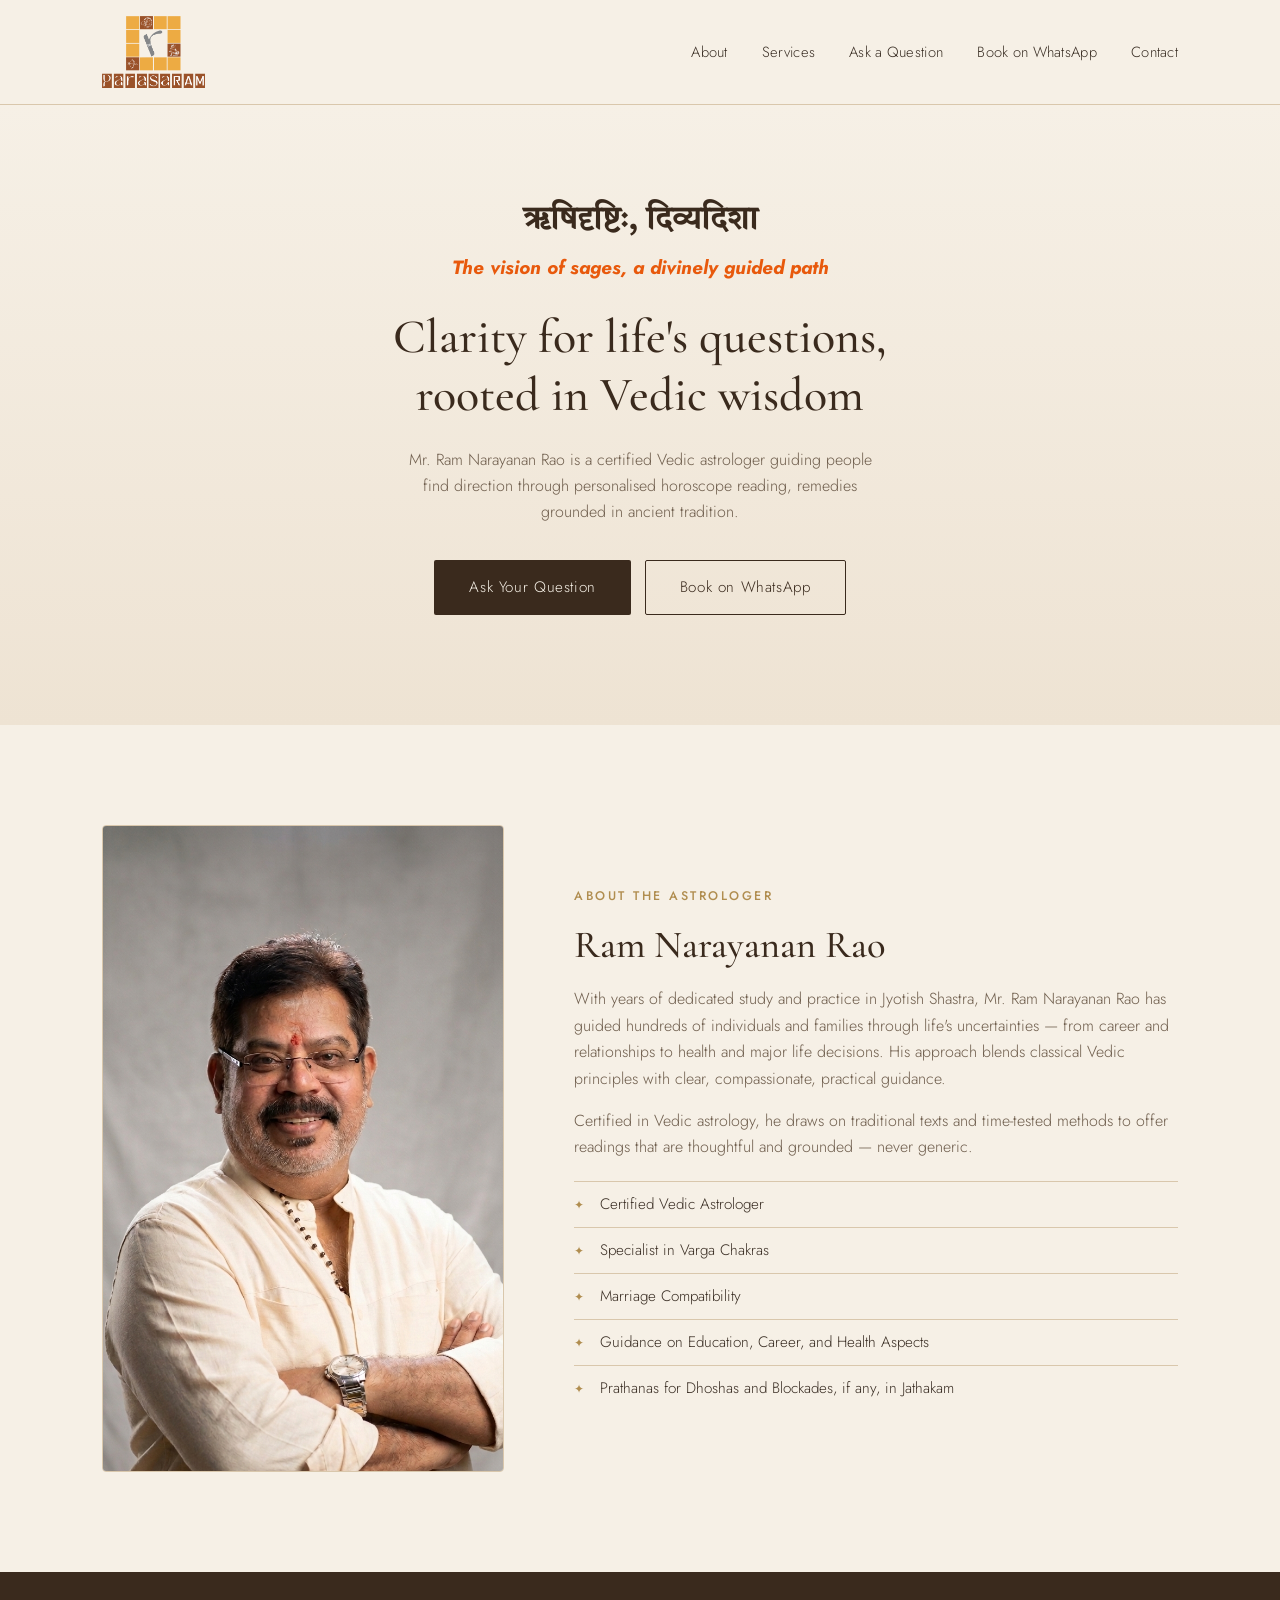
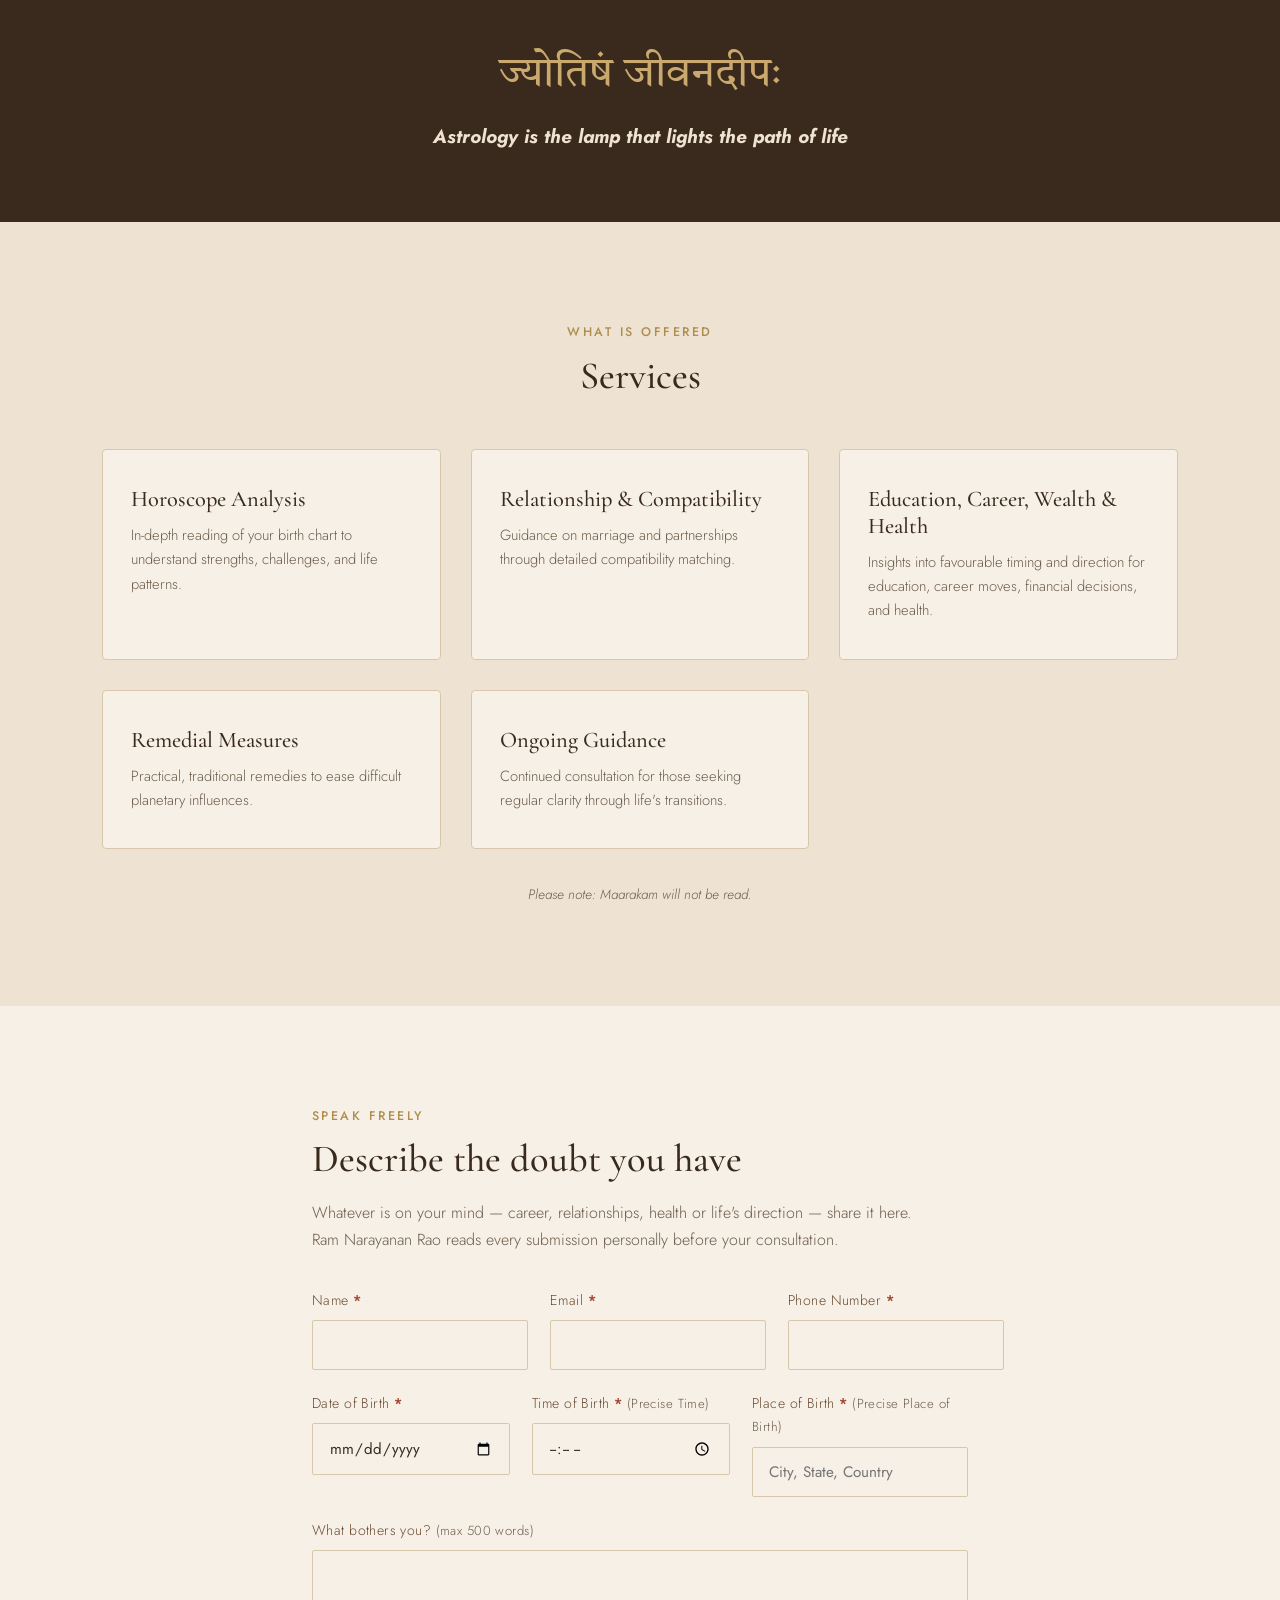
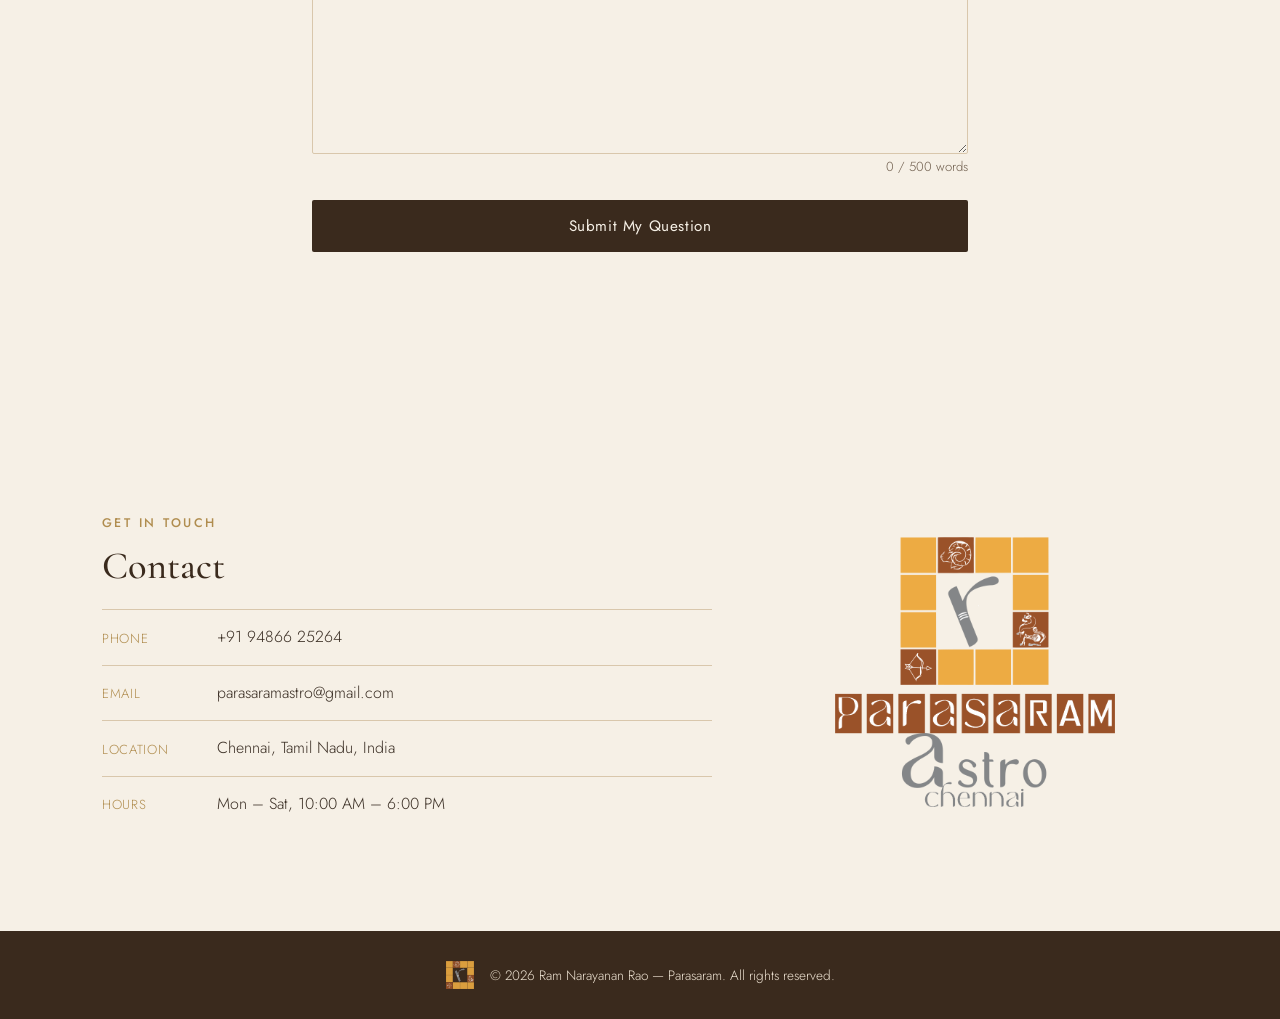
==== index.html @ fd043d8f "Route bookings to WhatsApp; make online booking form dormant The astrologer finds the online appoint" ====
<!DOCTYPE html>
<html lang="en">
<head>
<meta charset="UTF-8">
<meta name="viewport" content="width=device-width, initial-scale=1.0">
<title>Ram Narayanan Rao | Vedic Astrologer &amp; Consultant</title>
<link rel="icon" href="assets/parasaram-icon.png" type="image/png">
<link rel="preconnect" href="https://fonts.googleapis.com">
<link rel="preconnect" href="https://fonts.gstatic.com" crossorigin>
<link href="https://fonts.googleapis.com/css2?family=Cormorant+Garamond:ital,wght@0,400;0,500;0,600;1,400&family=Jost:wght@300;400;500;600&family=Tiro+Devanagari+Sanskrit&display=swap" rel="stylesheet">
<link rel="stylesheet" href="styles.css?v=20261016">
</head>
<body>

<header class="site-header" id="top">
  <div class="container header-inner">
    <a href="#top" class="brand">
      <img src="assets/parasaram-header.png" alt="Parasaram" class="brand-logo-full">
    </a>
    <nav class="site-nav" id="siteNav">
      <a href="#about">About</a>
      <a href="#services">Services</a>
      <a href="#doubt">Ask a Question</a>
      <a href="https://wa.me/919486625264?text=Hello%2C%20I%20would%20like%20to%20book%20a%20consultation%20with%20Ram%20Narayanan%20Rao." target="_blank" rel="noopener">Book on WhatsApp</a>
      <a href="#contact">Contact</a>
    </nav>
    <button class="nav-toggle" id="navToggle" aria-label="Toggle navigation" aria-expanded="false">
      <span></span><span></span><span></span>
    </button>
  </div>
</header>

<main>

  <!-- HERO -->
  <section class="hero hero-with-intro">
    <div class="container hero-inner">
      <div class="hero-text">
        <!-- On phones this block fills the first screen with a large logo,
             which hands off to the header logo on scroll (see script.js) -->
        <div class="hero-intro" id="heroIntro">
          <div class="hero-intro-mark" id="heroIntroMark">
            <img src="assets/parasaram-header.png" alt="" class="hero-intro-logo">
          </div>
          <p class="verse">ऋषिदृष्टिः, दिव्यदिशा</p>
          <p class="verse-translation">The vision of sages, a divinely guided path</p>
          <h1>Clarity for life's questions,<br>rooted in Vedic wisdom</h1>
          <span class="scroll-cue" aria-hidden="true"></span>
        </div>
        <p class="hero-sub">Mr. Ram Narayanan Rao is a certified Vedic astrologer guiding people find direction through personalised horoscope reading, remedies grounded in ancient tradition.</p>
        <div class="hero-actions">
          <a href="#doubt" class="btn btn-primary">Ask Your Question</a>
          <a href="https://wa.me/919486625264?text=Hello%2C%20I%20would%20like%20to%20book%20a%20consultation%20with%20Ram%20Narayanan%20Rao." class="btn btn-outline" target="_blank" rel="noopener">Book on WhatsApp</a>
        </div>
      </div>
    </div>
  </section>

  <!-- ABOUT -->
  <section class="about" id="about">
    <div class="container about-inner">
      <div class="about-image">
        <img src="assets/founder.png" alt="Portrait of Mr. Ram Narayanan Rao">
      </div>
      <div class="about-text">
        <p class="eyebrow">About the Astrologer</p>
        <h2>Ram Narayanan Rao</h2>
        <p>With years of dedicated study and practice in Jyotish Shastra, Mr. Ram Narayanan Rao has guided hundreds of individuals and families through life's uncertainties &mdash; from career and relationships to health and major life decisions. His approach blends classical Vedic principles with clear, compassionate, practical guidance.</p>
        <p>Certified in Vedic astrology, he draws on traditional texts and time-tested methods to offer readings that are thoughtful and grounded &mdash; never generic.</p>
        <ul class="credentials">
          <li>Certified Vedic Astrologer</li>
          <li>Specialist in Varga Chakras</li>
          <li>Marriage Compatibility</li>
          <li>Guidance on Education, Career, and Health Aspects</li>
          <li>Prathanas for Dhoshas and Blockades, if any, in Jathakam</li>
        </ul>
      </div>
    </div>
  </section>

  <!-- VERSE DIVIDER -->
  <section class="verse-banner">
    <div class="container">
      <p class="verse-large">ज्योतिषं जीवनदीपः</p>
      <p class="verse-translation">Astrology is the lamp that lights the path of life</p>
    </div>
  </section>

  <!-- SERVICES -->
  <section class="services" id="services">
    <div class="container">
      <p class="eyebrow center">What is Offered</p>
      <h2 class="center">Services</h2>
      <div class="services-grid">
        <div class="service-card">
          <h3>Horoscope Analysis</h3>
          <p>In-depth reading of your birth chart to understand strengths, challenges, and life patterns.</p>
        </div>
        <div class="service-card">
          <h3>Relationship &amp; Compatibility</h3>
          <p>Guidance on marriage and partnerships through detailed compatibility matching.</p>
        </div>
        <div class="service-card">
          <h3>Education, Career, Wealth &amp; Health</h3>
          <p>Insights into favourable timing and direction for education, career moves, financial decisions, and health.</p>
        </div>
        <div class="service-card">
          <h3>Remedial Measures</h3>
          <p>Practical, traditional remedies to ease difficult planetary influences.</p>
        </div>
        <div class="service-card">
          <h3>Ongoing Guidance</h3>
          <p>Continued consultation for those seeking regular clarity through life's transitions.</p>
        </div>
      </div>
      <p class="services-disclaimer">Please note: Maarakam will not be read.</p>
    </div>
  </section>

  <!-- ASK YOUR DOUBT -->
  <section class="doubt" id="doubt">
    <div class="container doubt-inner">
      <p class="eyebrow">Speak Freely</p>
      <h2>Describe the doubt you have</h2>
      <p class="section-sub">Whatever is on your mind &mdash; career, relationships, health or life's direction &mdash; share it here. Ram Narayanan Rao reads every submission personally before your consultation.</p>

      <form class="doubt-form" id="doubtForm">
        <div class="form-row form-row-3">
          <div class="form-field">
            <label for="doubtName">Name <span class="required-mark">*</span></label>
            <input type="text" id="doubtName" name="name" required>
          </div>
          <div class="form-field">
            <label for="doubtContact">Email <span class="required-mark">*</span></label>
            <input type="email" id="doubtContact" name="contact" required>
          </div>
          <div class="form-field">
            <label for="doubtPhone">Phone Number <span class="required-mark">*</span></label>
            <input type="tel" id="doubtPhone" name="phone" required>
          </div>
        </div>
        <div class="form-row form-row-3">
          <div class="form-field">
            <label for="doubtDob">Date of Birth <span class="required-mark">*</span></label>
            <input type="date" id="doubtDob" name="dateOfBirth" required>
          </div>
          <div class="form-field">
            <label for="doubtTob">Time of Birth <span class="required-mark">*</span> <span class="hint">(Precise Time)</span></label>
            <input type="time" id="doubtTob" name="timeOfBirth" required>
          </div>
          <div class="form-field">
            <label for="doubtPob">Place of Birth <span class="required-mark">*</span> <span class="hint">(Precise Place of Birth)</span></label>
            <input type="text" id="doubtPob" name="placeOfBirth" placeholder="City, State, Country" required>
          </div>
        </div>
        <div class="form-field">
          <label for="doubtMessage">What bothers you? <span class="hint">(max 500 words)</span></label>
          <textarea id="doubtMessage" name="message" rows="8" maxlength="4000" required></textarea>
          <div class="word-counter"><span id="wordCount">0</span> / 500 words</div>
        </div>
        <button type="submit" class="btn btn-primary">Submit My Question</button>
        <p class="form-note" id="doubtFormNote"></p>
        <div class="form-note-actions" id="doubtFormActions"></div>
      </form>
    </div>
  </section>

  <!-- CONTACT -->
  <section class="contact" id="contact">
    <div class="container contact-inner">
      <div class="contact-info">
        <p class="eyebrow">Get in Touch</p>
        <h2>Contact</h2>
        <ul class="contact-list">
          <li><span class="label">Phone</span> <a href="tel:+919486625264">+91 94866 25264</a></li>
          <li><span class="label">Email</span> <a href="mailto:parasaramastro@gmail.com">parasaramastro@gmail.com</a></li>
          <li><span class="label">Location</span> Chennai, Tamil Nadu, India</li>
          <li><span class="label">Hours</span> Mon &ndash; Sat, 10:00 AM &ndash; 6:00 PM</li>
        </ul>
      </div>
      <div class="contact-logo">
        <img src="assets/parasaram-logo.png" alt="Parasaram Astro Chennai logo">
      </div>
    </div>
  </section>

</main>

<footer class="site-footer">
  <div class="container footer-inner">
    <img src="assets/parasaram-icon.png" alt="Parasaram icon" class="footer-icon">
    <p>&copy; <span id="year"></span> Ram Narayanan Rao &mdash; Parasaram. All rights reserved.</p>
  </div>
</footer>

<script src="script.js?v=20261016b"></script>
</body>
</html>
---- styles.css ----
/* ===== Reset & base ===== */
* { margin: 0; padding: 0; box-sizing: border-box; }

:root {
  --bg: #F6F0E6;
  --bg-alt: #EEE3D3;
  --bg-deep: #E8DAC5;
  --brown-dark: #3A2A1D;
  --brown: #6B4A32;
  --brown-mid: #8A6242;
  --gold: #B08D4F;
  --gold-soft: #C9A96E;
  --text: #3A2E24;
  --text-soft: #6E5D4C;
  --border: #D9C7AC;
  --font-display: 'Cormorant Garamond', serif;
  --font-body: 'Jost', sans-serif;
  --font-sanskrit: 'Tiro Devanagari Sanskrit', serif;
  --max-width: 1140px;
}

html { scroll-behavior: smooth; }

body {
  font-family: var(--font-body);
  color: var(--text);
  background: var(--bg);
  line-height: 1.65;
  font-weight: 300;
  -webkit-font-smoothing: antialiased;
}

img { max-width: 100%; display: block; }

.container {
  max-width: var(--max-width);
  margin: 0 auto;
  padding: 0 32px;
}

h1, h2, h3 {
  font-family: var(--font-display);
  color: var(--brown-dark);
  font-weight: 500;
  line-height: 1.2;
}

h1 { font-size: 3rem; }
h2 { font-size: 2.4rem; margin-bottom: 18px; }
h3 { font-size: 1.4rem; margin-bottom: 10px; }

p { color: var(--text-soft); }

a { color: inherit; text-decoration: none; }

.eyebrow {
  text-transform: uppercase;
  letter-spacing: 0.2em;
  font-size: 0.78rem;
  color: var(--gold);
  font-weight: 500;
  margin-bottom: 10px;
}

.center { text-align: center; }

.section-sub {
  max-width: 620px;
  margin-bottom: 36px;
}

/* ===== Buttons ===== */
.btn {
  display: inline-block;
  padding: 14px 34px;
  font-family: var(--font-body);
  font-size: 0.95rem;
  letter-spacing: 0.04em;
  border-radius: 2px;
  border: 1px solid transparent;
  cursor: pointer;
  transition: all 0.25s ease;
}

.btn-primary {
  background: var(--brown-dark);
  color: var(--bg);
}
.btn-primary:hover { background: var(--brown); }

.btn-outline {
  border-color: var(--brown-dark);
  color: var(--brown-dark);
  background: transparent;
  margin-left: 14px;
}
.btn-outline:hover { background: var(--brown-dark); color: var(--bg); }

/* ===== Header ===== */
.site-header {
  position: sticky;
  top: 0;
  z-index: 100;
  background: rgba(246, 240, 230, 0.92);
  backdrop-filter: blur(6px);
  border-bottom: 1px solid var(--border);
}

.header-inner {
  display: flex;
  align-items: center;
  justify-content: space-between;
  padding-top: 16px;
  padding-bottom: 16px;
}

.brand {
  display: flex;
  align-items: center;
  gap: 12px;
}

.brand-logo-full { height: 72px; width: auto; }

.site-nav {
  display: flex;
  gap: 34px;
}

.site-nav a {
  font-size: 0.92rem;
  color: var(--text);
  letter-spacing: 0.02em;
  position: relative;
}

.site-nav a::after {
  content: '';
  position: absolute;
  left: 0; bottom: -4px;
  width: 0; height: 1px;
  background: var(--gold);
  transition: width 0.25s ease;
}

.site-nav a:hover::after { width: 100%; }

.nav-toggle {
  display: none;
  flex-direction: column;
  gap: 5px;
  background: none;
  border: none;
  cursor: pointer;
}
.nav-toggle span {
  width: 24px; height: 1.5px;
  background: var(--brown-dark);
}

/* ===== Hero ===== */
.hero {
  padding: 90px 0 110px;
  background: linear-gradient(180deg, var(--bg) 0%, var(--bg-alt) 100%);
}

.hero-inner {
  max-width: 700px;
  margin: 0 auto;
  text-align: center;
}

.hero-actions {
  display: flex;
  justify-content: center;
}

.verse {
  font-family: var(--font-sanskrit);
  font-size: 2rem;
  font-weight: 700;
  color: var(--brown-dark);
  margin-bottom: 4px;
}

.verse-translation {
  font-style: italic;
  font-weight: 700;
  font-size: 1.2rem;
  color: #E8590C;
  margin-bottom: 26px;
}

.hero-text h1 {
  margin-bottom: 22px;
}

.hero-sub {
  max-width: 480px;
  margin: 0 auto 34px;
}

/* Mobile-only intro pieces — hidden on larger screens */
.hero-intro-mark,
.scroll-cue { display: none; }

/* ===== About ===== */
.about {
  padding: 100px 0;
}

.about-inner {
  display: grid;
  grid-template-columns: 0.8fr 1.2fr;
  gap: 70px;
  align-items: center;
}

.about-image img {
  border-radius: 4px;
  border: 1px solid var(--border);
}

.about-text p {
  margin-bottom: 16px;
}

.credentials {
  list-style: none;
  margin-top: 20px;
}

.credentials li {
  padding: 10px 0 10px 26px;
  border-top: 1px solid var(--border);
  position: relative;
  font-size: 0.95rem;
  color: var(--text);
}

.credentials li::before {
  content: '\2726';
  position: absolute;
  left: 0;
  color: var(--gold);
  font-size: 0.75rem;
  top: 14px;
}

/* ===== Verse Banner ===== */
.verse-banner {
  background: var(--brown-dark);
  padding: 70px 0;
  text-align: center;
}

.verse-large {
  font-family: var(--font-sanskrit);
  font-size: 2.6rem;
  color: var(--gold-soft);
  margin-bottom: 10px;
}

.verse-banner .verse-translation {
  color: var(--bg-alt);
  margin-bottom: 0;
}

/* ===== Services ===== */
.services {
  padding: 100px 0;
  background: var(--bg-alt);
}

.services-grid {
  display: grid;
  grid-template-columns: repeat(3, 1fr);
  gap: 30px;
  margin-top: 50px;
}

.services-disclaimer {
  text-align: center;
  font-size: 0.85rem;
  color: var(--text-soft);
  font-style: italic;
  margin-top: 34px;
}

.service-card {
  background: var(--bg);
  border: 1px solid var(--border);
  padding: 36px 28px;
  border-radius: 4px;
  transition: transform 0.25s ease, box-shadow 0.25s ease;
}

.service-card:hover {
  transform: translateY(-4px);
  box-shadow: 0 12px 28px rgba(58, 42, 29, 0.08);
}

.service-card p { font-size: 0.92rem; margin-bottom: 0; }

/* ===== Doubt Section ===== */
.doubt {
  padding: 100px 0;
}

.doubt-inner { max-width: 720px; }

.doubt-form, .appointment-form {
  margin-top: 30px;
  display: flex;
  flex-direction: column;
  gap: 22px;
}

.form-group-label {
  text-transform: uppercase;
  letter-spacing: 0.15em;
  font-size: 0.75rem;
  color: var(--gold);
  font-weight: 500;
  padding-top: 18px;
  border-top: 1px solid var(--border);
}

.form-group-label:first-child {
  padding-top: 0;
  border-top: none;
}

.form-row {
  display: grid;
  grid-template-columns: 1fr 1fr;
  gap: 22px;
}

.form-row-3 {
  grid-template-columns: 1fr 1fr 1fr;
}

.form-field { display: flex; flex-direction: column; gap: 8px; }

.form-field label {
  font-size: 0.88rem;
  letter-spacing: 0.03em;
  color: var(--brown);
}

.form-field .hint {
  color: var(--text-soft);
  font-weight: 300;
  font-size: 0.82rem;
}

input, textarea, select {
  font-family: var(--font-body);
  font-size: 0.95rem;
  padding: 13px 16px;
  border: 1px solid var(--border);
  background: var(--bg);
  color: var(--text);
  border-radius: 2px;
  resize: vertical;
}

input:focus, textarea:focus, select:focus {
  outline: none;
  border-color: var(--gold);
}

.word-counter {
  text-align: right;
  font-size: 0.82rem;
  color: var(--text-soft);
  margin-top: -6px;
}

.word-counter.limit-reached { color: #a3452f; }

.required-mark {
  color: #a3452f;
  font-weight: 600;
}

.field-error {
  font-size: 0.82rem;
  color: #a3452f;
  min-height: 1.2em;
  margin-top: -4px;
}

.form-note {
  color: var(--brown);
  font-size: 0.9rem;
  min-height: 1.2em;
  white-space: pre-line;
  line-height: 1.7;
}

.form-note-actions:not(:empty) {
  margin-top: 6px;
}

/* ===== Appointment ===== */
.appointment {
  padding: 100px 0;
  background: var(--bg-alt);
}

.appointment-inner {
  display: grid;
  grid-template-columns: 0.9fr 1.1fr;
  gap: 70px;
}

.appointment-inner-full {
  max-width: 640px;
  margin: 0 auto;
}

/* ===== Contact ===== */
.contact { padding: 100px 0; }

.contact-inner {
  display: grid;
  grid-template-columns: 1.2fr 0.8fr;
  gap: 60px;
  align-items: center;
}

.contact-list { list-style: none; margin-top: 20px; }

.contact-list li {
  padding: 14px 0;
  border-top: 1px solid var(--border);
  font-size: 1rem;
}

.contact-list .label {
  display: inline-block;
  width: 110px;
  color: var(--gold);
  font-size: 0.82rem;
  letter-spacing: 0.05em;
  text-transform: uppercase;
  vertical-align: middle;
}

.contact-logo {
  display: flex;
  justify-content: center;
}

.contact-logo img { max-width: 280px; }

/* ===== Footer ===== */
.site-footer {
  background: var(--brown-dark);
  padding: 30px 0;
}

.footer-inner {
  display: flex;
  align-items: center;
  justify-content: center;
  gap: 16px;
}

.footer-icon { height: 28px; width: auto; opacity: 0.9; }

.footer-inner p {
  color: var(--bg-alt);
  font-size: 0.85rem;
}

/* ===== Responsive ===== */
@media (max-width: 900px) {
  .about-inner, .appointment-inner, .contact-inner {
    grid-template-columns: 1fr;
  }
  .about-image { order: -1; }
  .services-grid { grid-template-columns: repeat(2, 1fr); }
  h1 { font-size: 2.3rem; }
  h2 { font-size: 2rem; }
}

@media (max-width: 640px) {
  .container { padding: 0 20px; }
  .site-nav {
    position: absolute;
    top: 100%;
    left: 0;
    right: 0;
    background: var(--bg);
    flex-direction: column;
    padding: 20px 32px;
    border-bottom: 1px solid var(--border);
    display: none;
  }
  .site-nav.open { display: flex; }
  .nav-toggle { display: flex; }
  .services-grid { grid-template-columns: 1fr; }
  .form-row { grid-template-columns: 1fr; }
  .btn-outline { margin-left: 0; margin-top: 12px; }
  .hero-actions { flex-direction: column; align-items: center; }
  .verse-large { font-size: 1.9rem; }

  /* ===== Mobile intro (index.html) ===== */
  /* The header logo swaps in instantly — the large logo has just flown
     into its exact spot, so a fade would show a flicker */
  .site-header {
    transition: background-color 0.35s ease, border-color 0.35s ease;
  }
  body.intro-active .site-header {
    background-color: transparent;
    border-bottom-color: transparent;
    backdrop-filter: none;
  }
  body.intro-active .site-header .brand-logo-full { opacity: 0; }

  .hero-with-intro { padding-top: 0; }

  .hero-intro {
    position: relative;
    min-height: calc(100vh - var(--header-h, 105px));
    min-height: calc(100svh - var(--header-h, 105px));
    display: flex;
    flex-direction: column;
    align-items: center;
    justify-content: center;
    padding: 10px 0 70px;
    margin-bottom: 30px;
  }

  .hero-intro-mark {
    display: block;
    margin-bottom: 34px;
    position: relative;
    z-index: 101; /* above the sticky header while flying into it */
    transform-origin: left top;
    will-change: transform;
  }
  .hero-intro-logo {
    width: min(70vw, 280px);
    height: auto;
    animation: intro-pop 0.9s cubic-bezier(0.2, 0.9, 0.3, 1.2) both;
  }

  .hero-intro .verse,
  .hero-intro .verse-translation,
  .hero-intro h1 {
    animation: intro-rise 0.7s ease-out both;
  }
  .hero-intro .verse { animation-delay: 0.45s; }
  .hero-intro .verse-translation { animation-delay: 0.6s; }
  .hero-intro h1 { animation-delay: 0.75s; margin-bottom: 0; }

  .scroll-cue {
    display: block;
    position: absolute;
    bottom: 22px;
    left: 50%;
    width: 14px;
    height: 14px;
    margin-left: -7px;
    border-right: 1.5px solid var(--gold);
    border-bottom: 1.5px solid var(--gold);
    transform: rotate(45deg);
    animation: intro-rise 0.6s ease-out 1.2s both, cue-bob 1.8s ease-in-out 1.8s infinite;
  }
  /* visibility, not opacity — the cue's animations would override opacity */
  body:not(.intro-active) .scroll-cue { visibility: hidden; }
}

@keyframes intro-pop {
  0%   { opacity: 0; transform: scale(0.55); }
  70%  { opacity: 1; transform: scale(1.04); }
  100% { opacity: 1; transform: scale(1); }
}

@keyframes intro-rise {
  from { opacity: 0; transform: translateY(14px); }
  to   { opacity: 1; transform: translateY(0); }
}

@keyframes cue-bob {
  0%, 100% { transform: translateY(0) rotate(45deg); }
  50%      { transform: translateY(6px) rotate(45deg); }
}

@media (prefers-reduced-motion: reduce) {
  .hero-intro-logo,
  .hero-intro .verse,
  .hero-intro .verse-translation,
  .hero-intro h1,
  .scroll-cue { animation: none; }
}
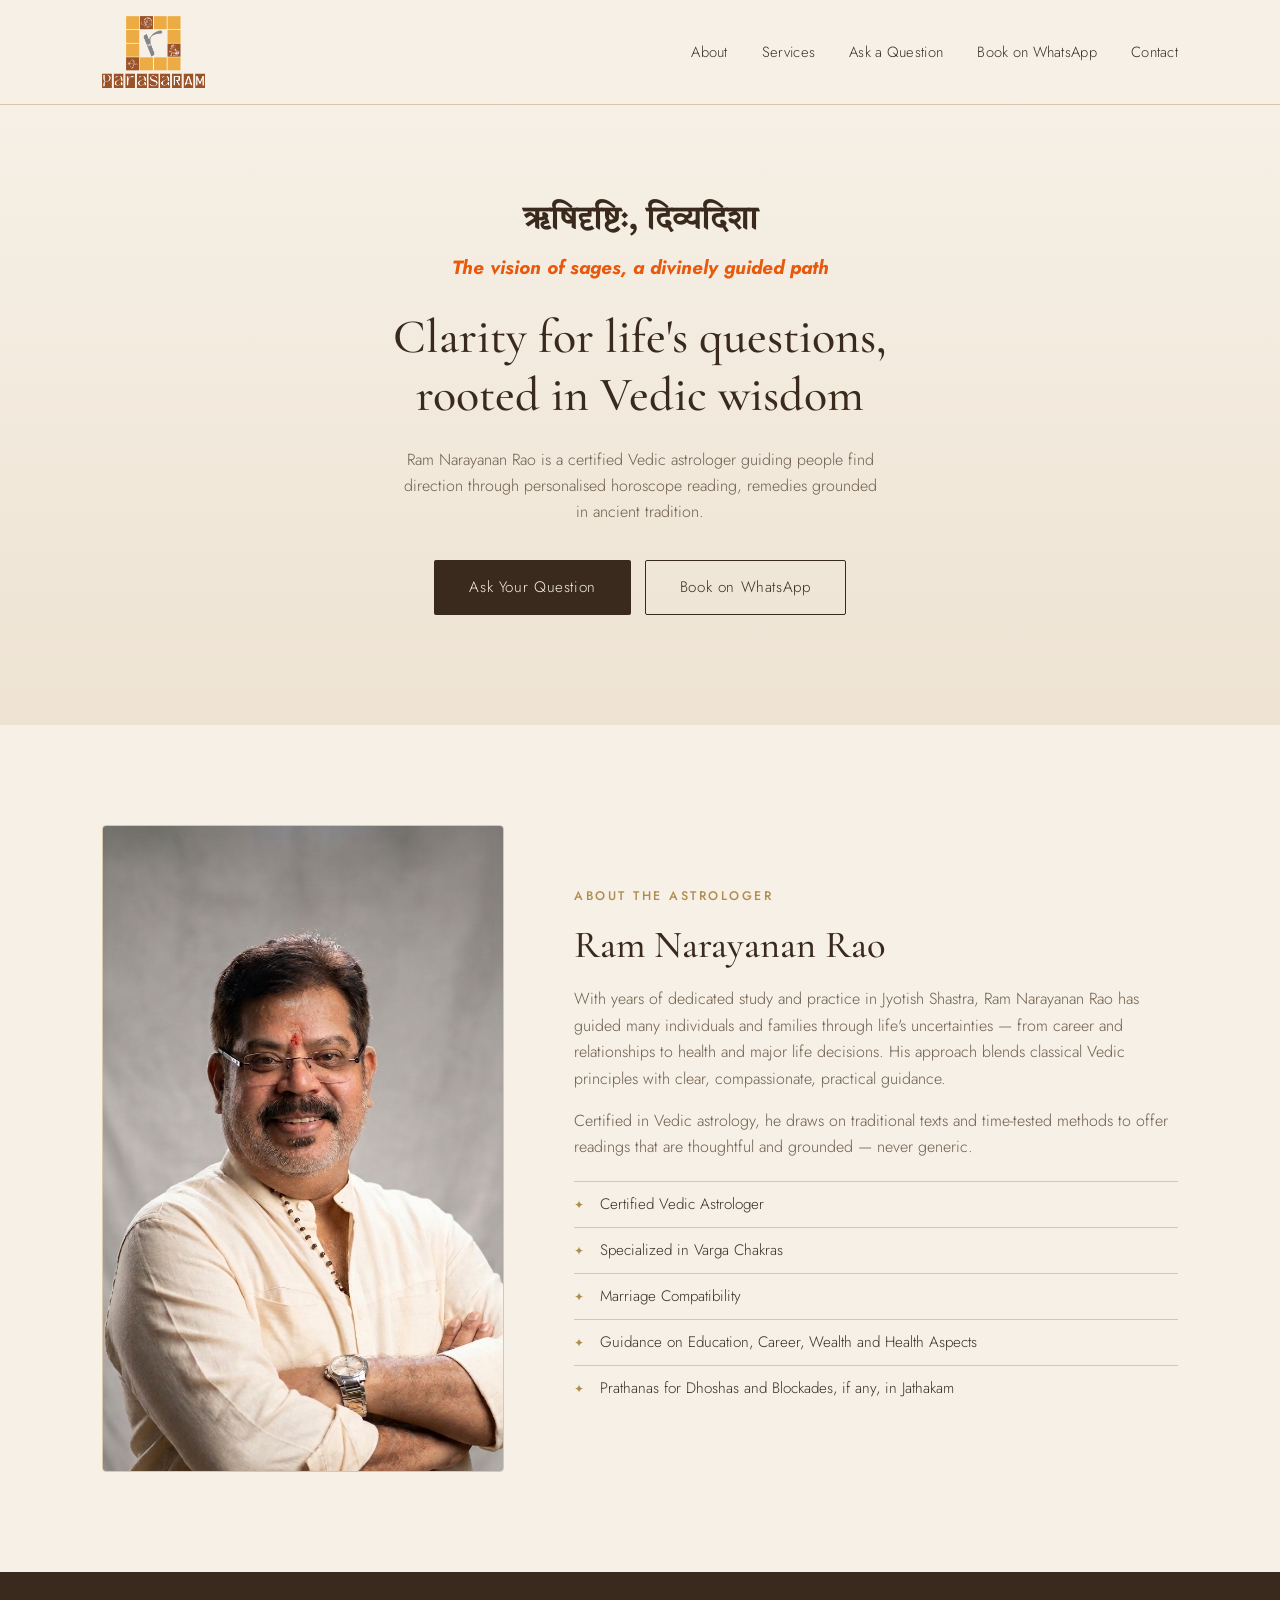
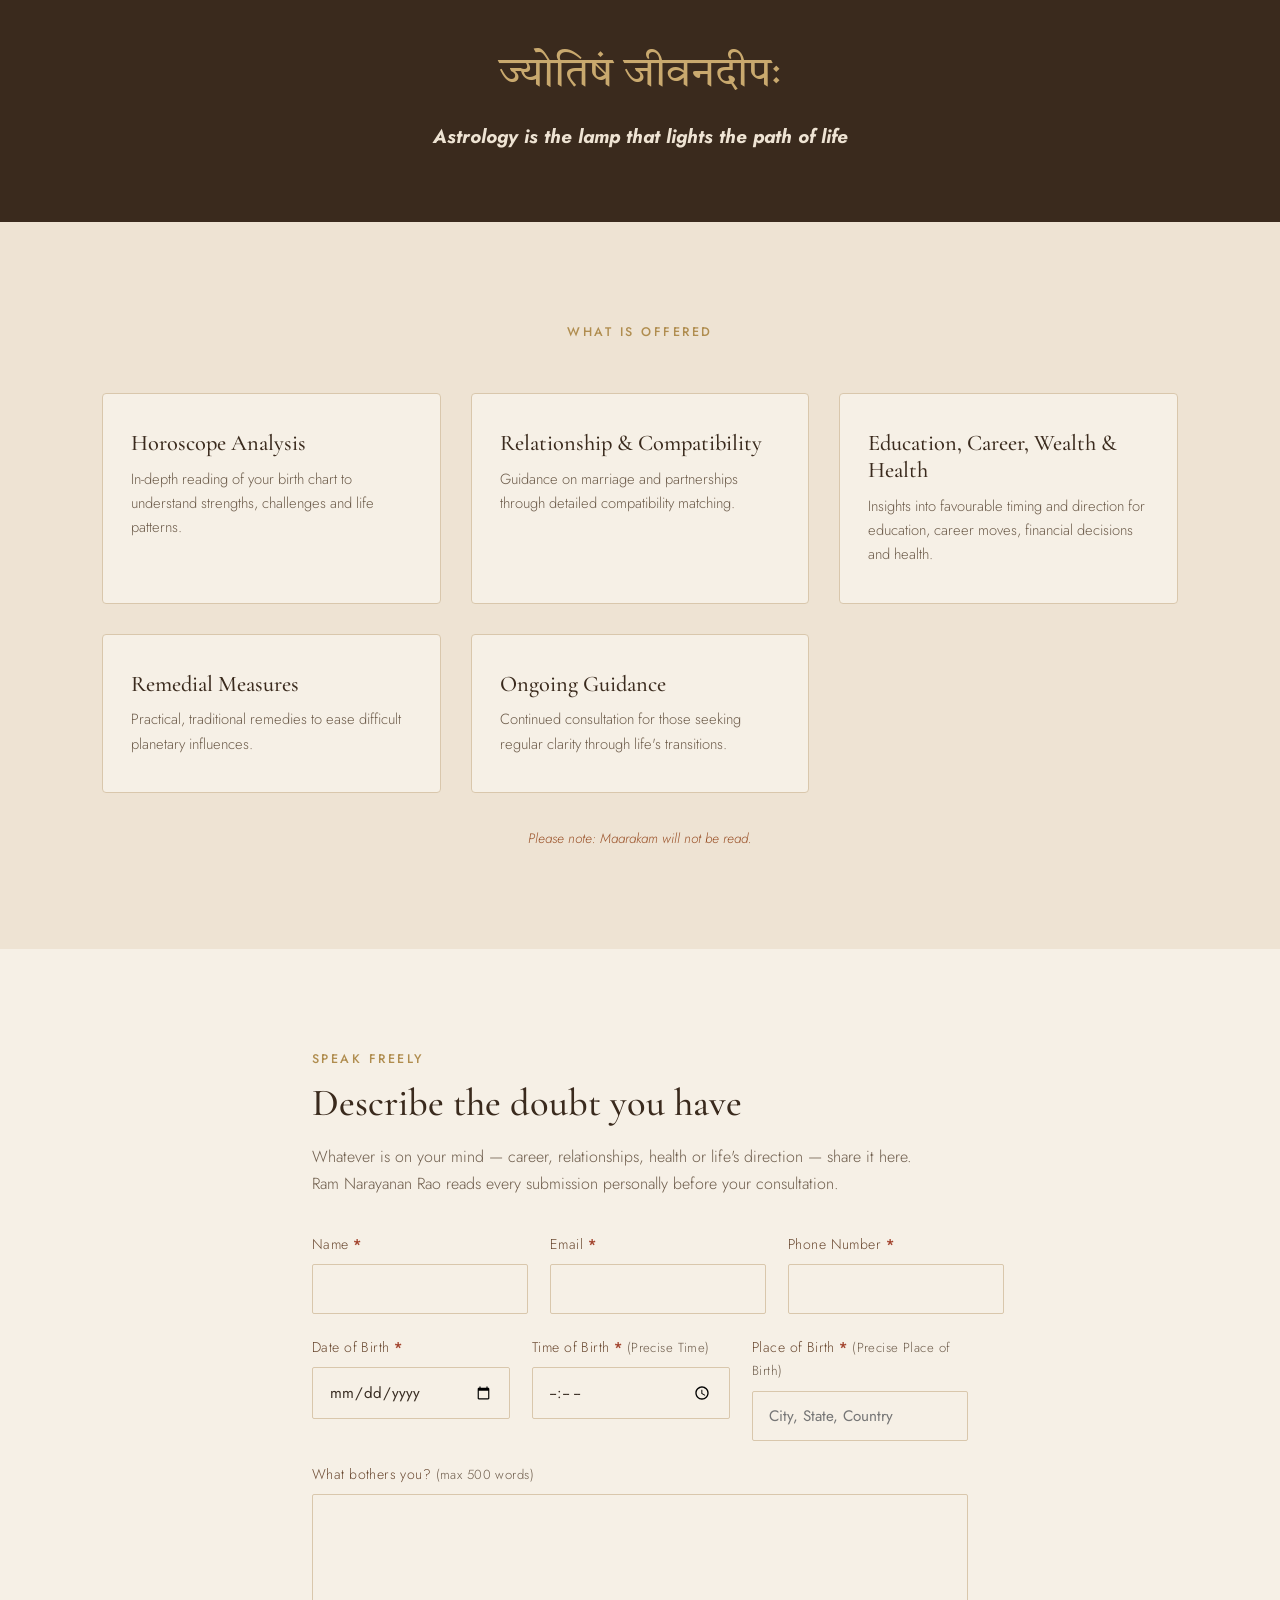
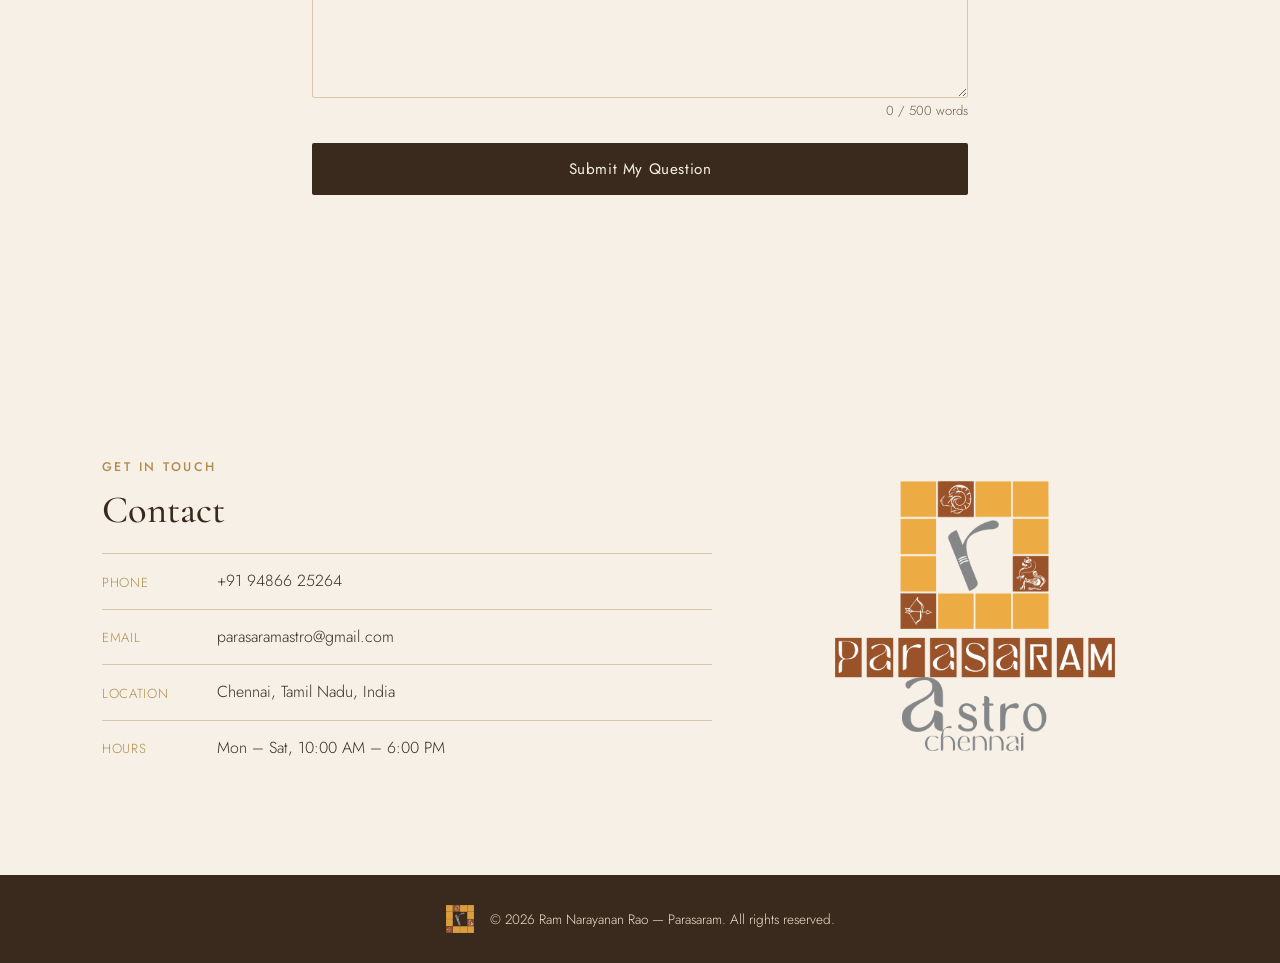
==== commit 93a5c93e: "Copy edits and logo-brown Maarakam note - Drop "Mr." before the astrologer's name everywhere - "hund" ====
--- a/index.html
+++ b/index.html
@@ -8,7 +8,7 @@
 <link rel="preconnect" href="https://fonts.googleapis.com">
 <link rel="preconnect" href="https://fonts.gstatic.com" crossorigin>
 <link href="https://fonts.googleapis.com/css2?family=Cormorant+Garamond:ital,wght@0,400;0,500;0,600;1,400&family=Jost:wght@300;400;500;600&family=Tiro+Devanagari+Sanskrit&display=swap" rel="stylesheet">
-<link rel="stylesheet" href="styles.css?v=20261016">
+<link rel="stylesheet" href="styles.css?v=20261016c">
 </head>
 <body>
 
@@ -47,7 +47,7 @@
           <h1>Clarity for life's questions,<br>rooted in Vedic wisdom</h1>
           <span class="scroll-cue" aria-hidden="true"></span>
         </div>
-        <p class="hero-sub">Mr. Ram Narayanan Rao is a certified Vedic astrologer guiding people find direction through personalised horoscope reading, remedies grounded in ancient tradition.</p>
+        <p class="hero-sub">Ram Narayanan Rao is a certified Vedic astrologer guiding people find direction through personalised horoscope reading, remedies grounded in ancient tradition.</p>
         <div class="hero-actions">
           <a href="#doubt" class="btn btn-primary">Ask Your Question</a>
           <a href="https://wa.me/919486625264?text=Hello%2C%20I%20would%20like%20to%20book%20a%20consultation%20with%20Ram%20Narayanan%20Rao." class="btn btn-outline" target="_blank" rel="noopener">Book on WhatsApp</a>
@@ -60,18 +60,18 @@
   <section class="about" id="about">
     <div class="container about-inner">
       <div class="about-image">
-        <img src="assets/founder.png" alt="Portrait of Mr. Ram Narayanan Rao">
+        <img src="assets/founder.png" alt="Portrait of Ram Narayanan Rao">
       </div>
       <div class="about-text">
         <p class="eyebrow">About the Astrologer</p>
         <h2>Ram Narayanan Rao</h2>
-        <p>With years of dedicated study and practice in Jyotish Shastra, Mr. Ram Narayanan Rao has guided hundreds of individuals and families through life's uncertainties &mdash; from career and relationships to health and major life decisions. His approach blends classical Vedic principles with clear, compassionate, practical guidance.</p>
+        <p>With years of dedicated study and practice in Jyotish Shastra, Ram Narayanan Rao has guided many individuals and families through life's uncertainties &mdash; from career and relationships to health and major life decisions. His approach blends classical Vedic principles with clear, compassionate, practical guidance.</p>
         <p>Certified in Vedic astrology, he draws on traditional texts and time-tested methods to offer readings that are thoughtful and grounded &mdash; never generic.</p>
         <ul class="credentials">
           <li>Certified Vedic Astrologer</li>
-          <li>Specialist in Varga Chakras</li>
+          <li>Specialized in Varga Chakras</li>
           <li>Marriage Compatibility</li>
-          <li>Guidance on Education, Career, and Health Aspects</li>
+          <li>Guidance on Education, Career, Wealth and Health Aspects</li>
           <li>Prathanas for Dhoshas and Blockades, if any, in Jathakam</li>
         </ul>
       </div>
@@ -90,11 +90,10 @@
   <section class="services" id="services">
     <div class="container">
       <p class="eyebrow center">What is Offered</p>
-      <h2 class="center">Services</h2>
       <div class="services-grid">
         <div class="service-card">
           <h3>Horoscope Analysis</h3>
-          <p>In-depth reading of your birth chart to understand strengths, challenges, and life patterns.</p>
+          <p>In-depth reading of your birth chart to understand strengths, challenges and life patterns.</p>
         </div>
         <div class="service-card">
           <h3>Relationship &amp; Compatibility</h3>
@@ -102,7 +101,7 @@
         </div>
         <div class="service-card">
           <h3>Education, Career, Wealth &amp; Health</h3>
-          <p>Insights into favourable timing and direction for education, career moves, financial decisions, and health.</p>
+          <p>Insights into favourable timing and direction for education, career moves, financial decisions and health.</p>
         </div>
         <div class="service-card">
           <h3>Remedial Measures</h3>
--- a/styles.css
+++ b/styles.css
@@ -8,6 +8,7 @@
   --brown-dark: #3A2A1D;
   --brown: #6B4A32;
   --brown-mid: #8A6242;
+  --brown-logo: #9A5229; /* brown of the Parasaram logo tiles */
   --gold: #B08D4F;
   --gold-soft: #C9A96E;
   --text: #3A2E24;
@@ -282,7 +283,7 @@
 .services-disclaimer {
   text-align: center;
   font-size: 0.85rem;
-  color: var(--text-soft);
+  color: var(--brown-logo);
   font-style: italic;
   margin-top: 34px;
 }
@@ -538,8 +539,8 @@
   .hero-intro-mark {
     display: block;
     margin-bottom: 34px;
-    position: relative;
-    z-index: 101; /* above the sticky header while flying into it */
+    /* No z-index: it stays below the sticky header, which is transparent
+       during the intro, so the open nav menu covers it */
     transform-origin: left top;
     will-change: transform;
   }
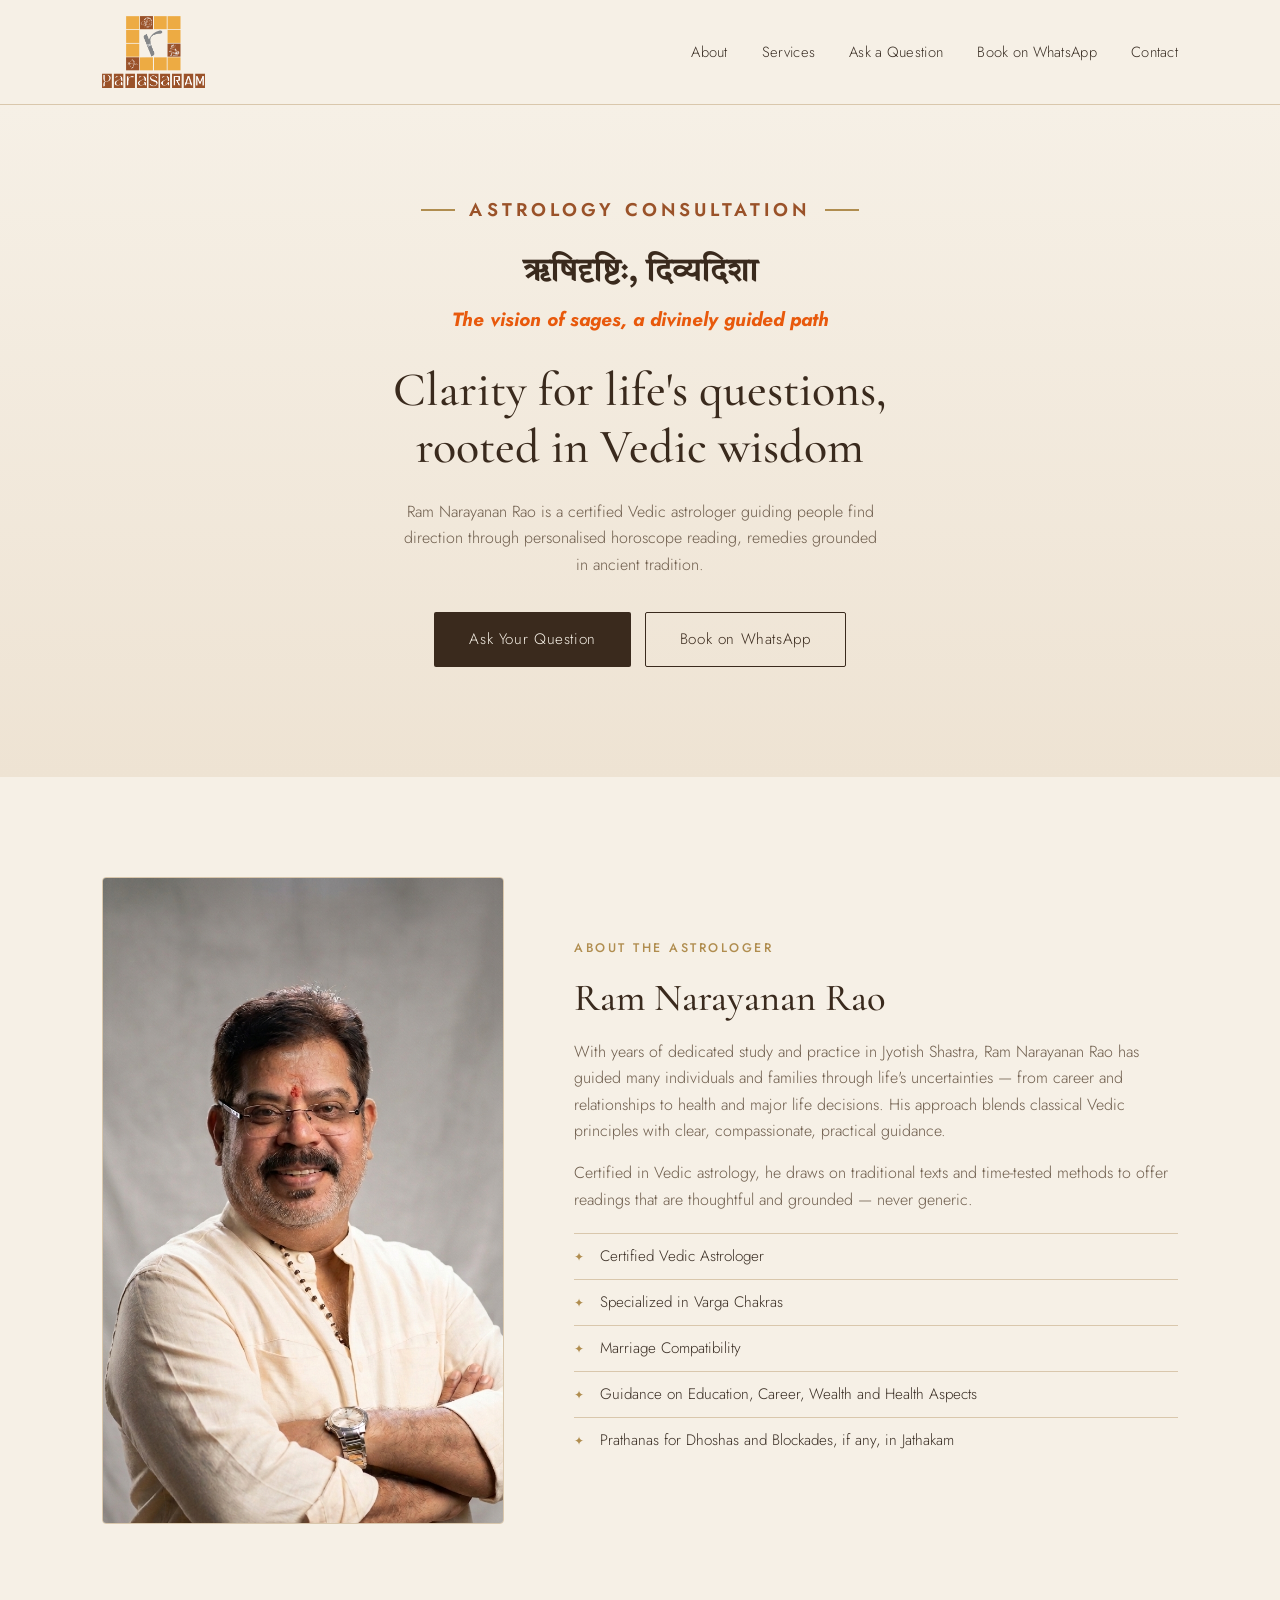
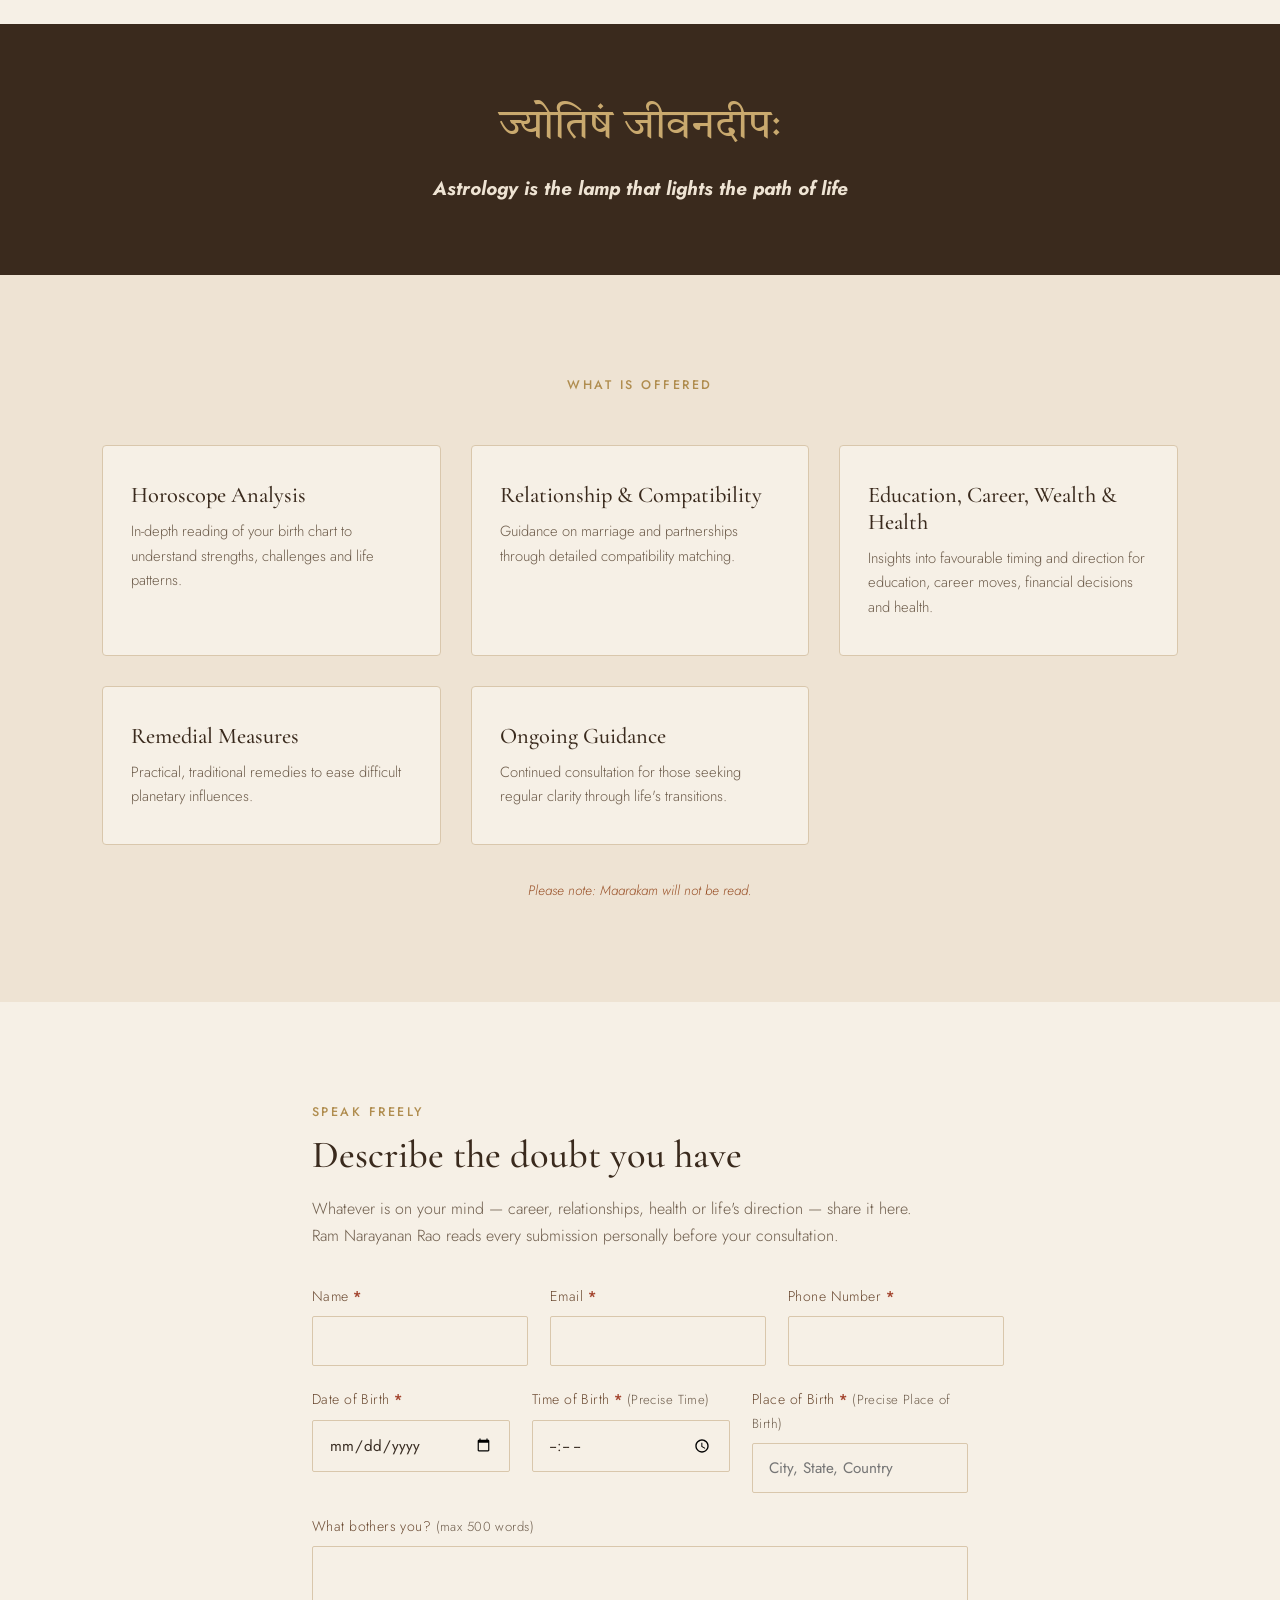
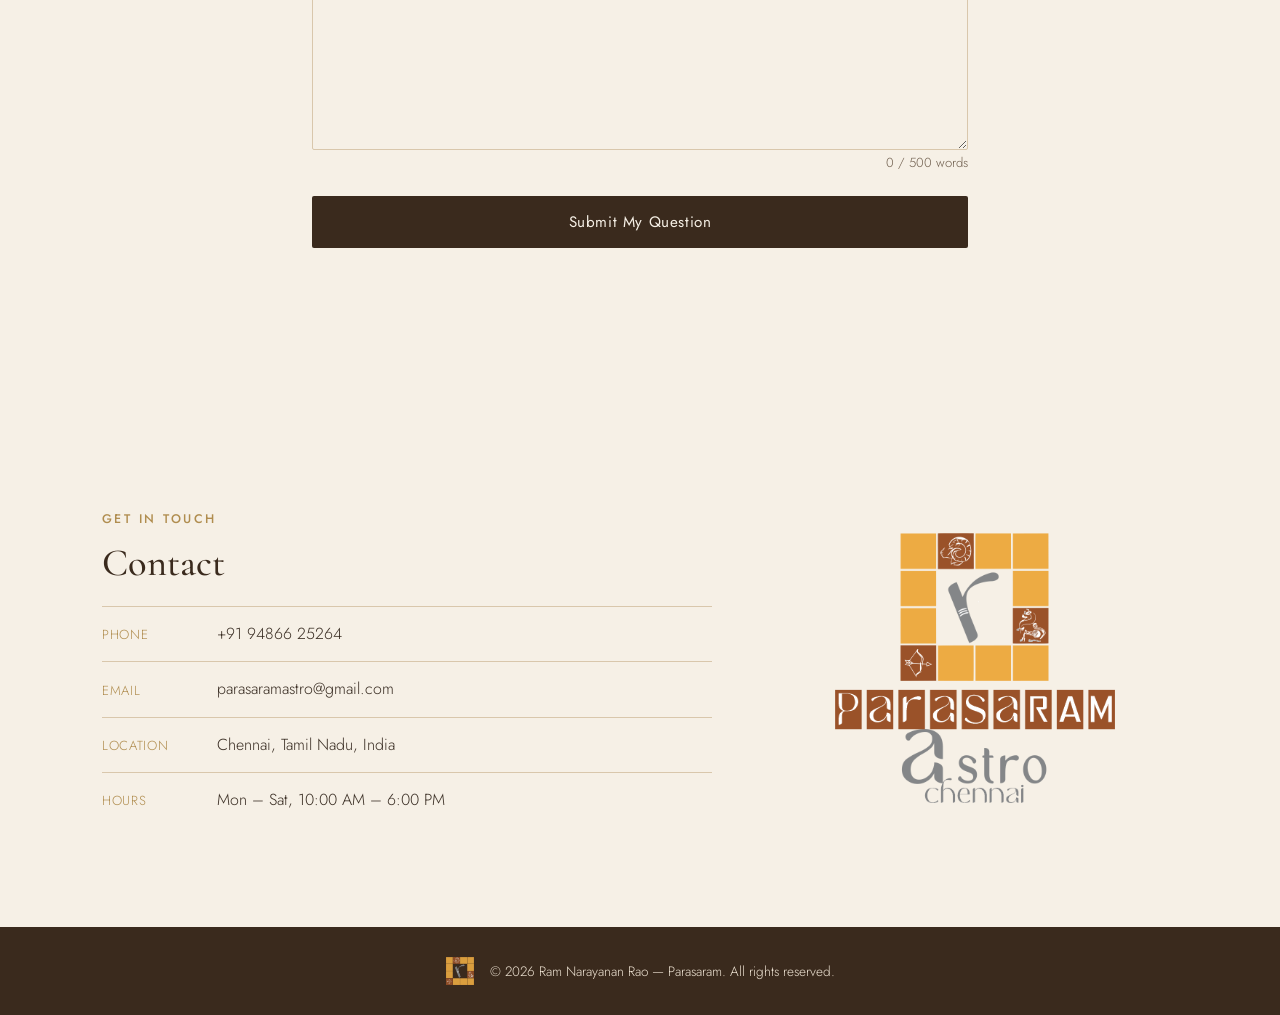
==== commit 0e72c523: "Add "Astrology Consultation" tagline under the hero logo Sits between the logo and the Sanskrit vers" ====
--- a/index.html
+++ b/index.html
@@ -8,7 +8,7 @@
 <link rel="preconnect" href="https://fonts.googleapis.com">
 <link rel="preconnect" href="https://fonts.gstatic.com" crossorigin>
 <link href="https://fonts.googleapis.com/css2?family=Cormorant+Garamond:ital,wght@0,400;0,500;0,600;1,400&family=Jost:wght@300;400;500;600&family=Tiro+Devanagari+Sanskrit&display=swap" rel="stylesheet">
-<link rel="stylesheet" href="styles.css?v=20261016c">
+<link rel="stylesheet" href="styles.css?v=20261016e">
 </head>
 <body>
 
@@ -42,6 +42,7 @@
           <div class="hero-intro-mark" id="heroIntroMark">
             <img src="assets/parasaram-header.png" alt="" class="hero-intro-logo">
           </div>
+          <p class="hero-tagline">Astrology Consultation</p>
           <p class="verse">ऋषिदृष्टिः, दिव्यदिशा</p>
           <p class="verse-translation">The vision of sages, a divinely guided path</p>
           <h1>Clarity for life's questions,<br>rooted in Vedic wisdom</h1>
--- a/styles.css
+++ b/styles.css
@@ -176,6 +176,28 @@
   justify-content: center;
 }
 
+/* "Astrology Consultation" — sits under the logo, framed by short gold rules */
+.hero-tagline {
+  display: flex;
+  align-items: center;
+  justify-content: center;
+  gap: 14px;
+  font-family: var(--font-body);
+  font-size: 1.15rem;
+  font-weight: 600;
+  letter-spacing: 0.22em;
+  text-transform: uppercase;
+  color: var(--brown-logo);
+  margin-bottom: 22px;
+}
+.hero-tagline::before,
+.hero-tagline::after {
+  content: '';
+  flex: 0 0 34px;
+  height: 1.5px;
+  background: var(--gold);
+}
+
 .verse {
   font-family: var(--font-sanskrit);
   font-size: 2rem;
@@ -538,7 +560,7 @@
 
   .hero-intro-mark {
     display: block;
-    margin-bottom: 34px;
+    margin-bottom: 22px;
     /* No z-index: it stays below the sticky header, which is transparent
        during the intro, so the open nav menu covers it */
     transform-origin: left top;
@@ -550,11 +572,22 @@
     animation: intro-pop 0.9s cubic-bezier(0.2, 0.9, 0.3, 1.2) both;
   }
 
+  .hero-tagline {
+    font-size: clamp(0.85rem, 4.1vw, 1rem);
+    letter-spacing: 0.14em;
+    gap: 10px;
+    white-space: nowrap;
+  }
+  .hero-tagline::before,
+  .hero-tagline::after { flex-basis: 18px; }
+
+  .hero-intro .hero-tagline,
   .hero-intro .verse,
   .hero-intro .verse-translation,
   .hero-intro h1 {
     animation: intro-rise 0.7s ease-out both;
   }
+  .hero-intro .hero-tagline { animation-delay: 0.35s; }
   .hero-intro .verse { animation-delay: 0.45s; }
   .hero-intro .verse-translation { animation-delay: 0.6s; }
   .hero-intro h1 { animation-delay: 0.75s; margin-bottom: 0; }
@@ -594,6 +627,7 @@
 
 @media (prefers-reduced-motion: reduce) {
   .hero-intro-logo,
+  .hero-intro .hero-tagline,
   .hero-intro .verse,
   .hero-intro .verse-translation,
   .hero-intro h1,
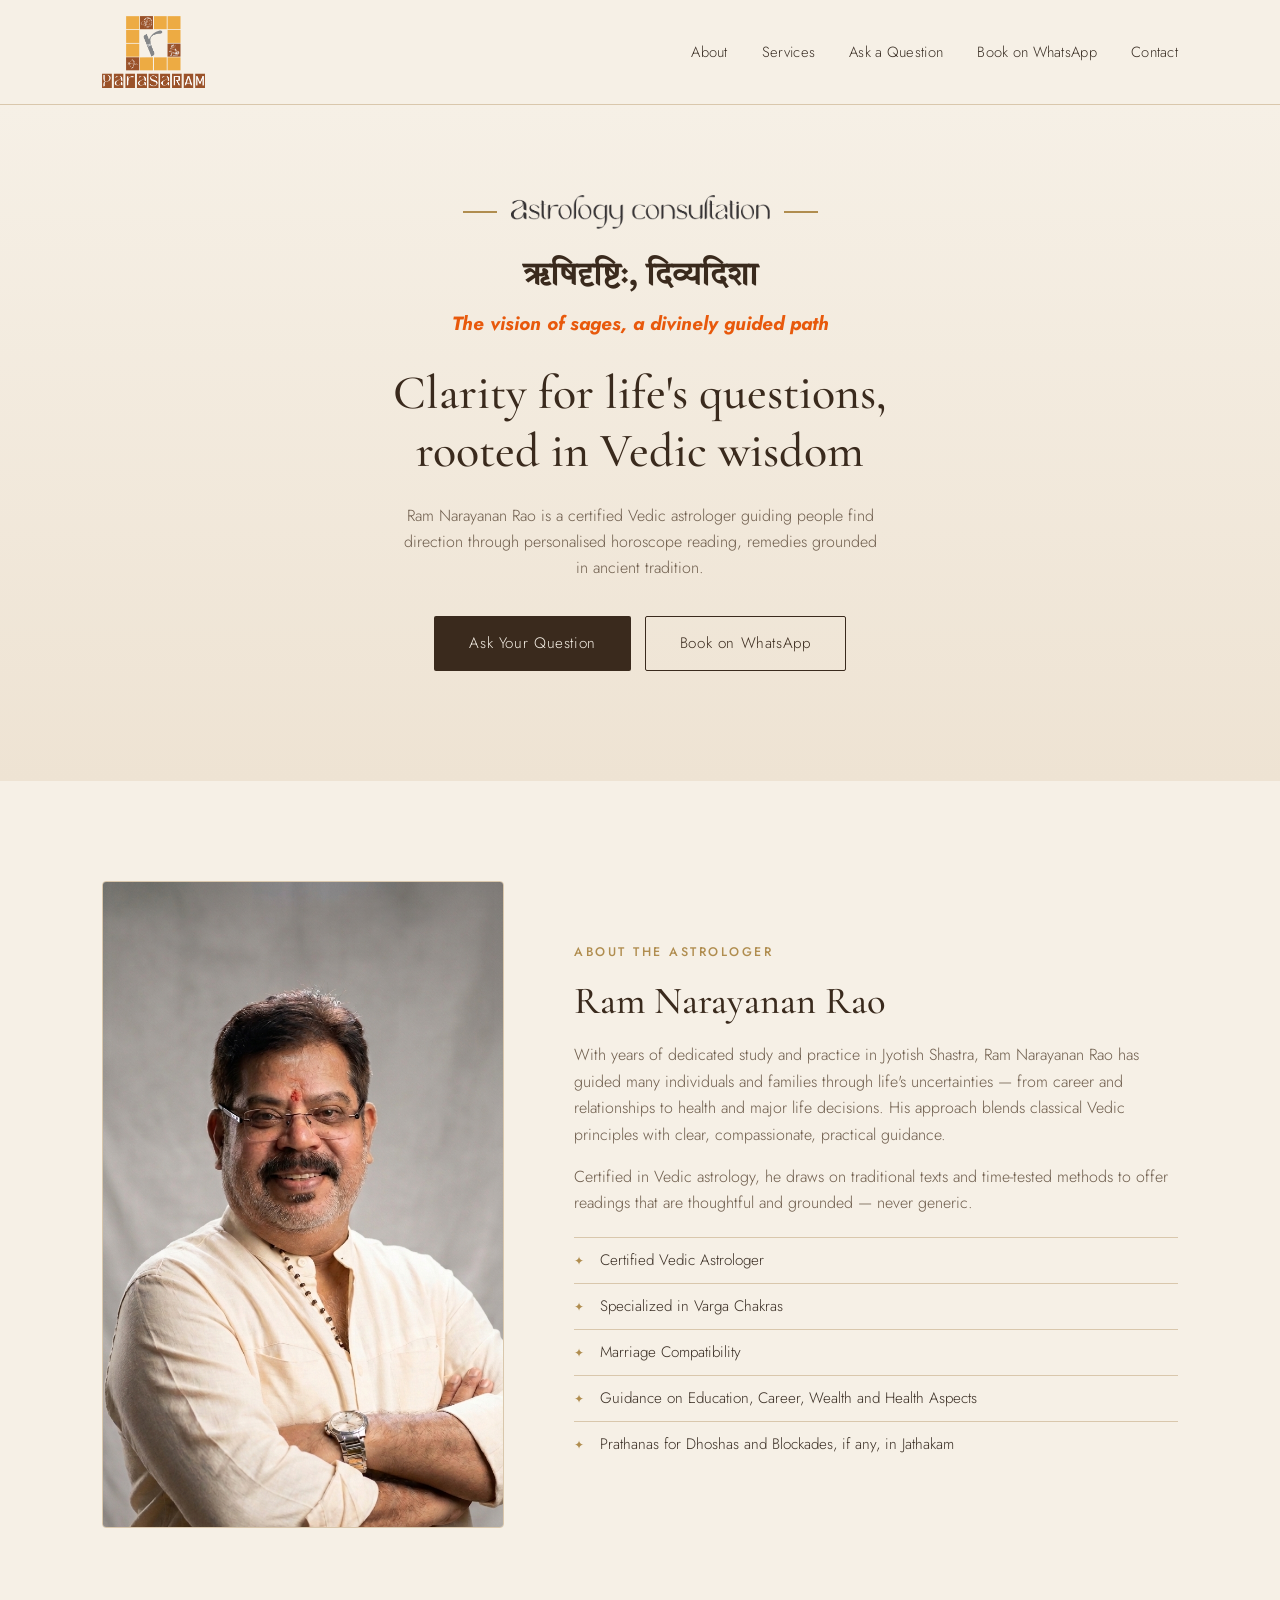
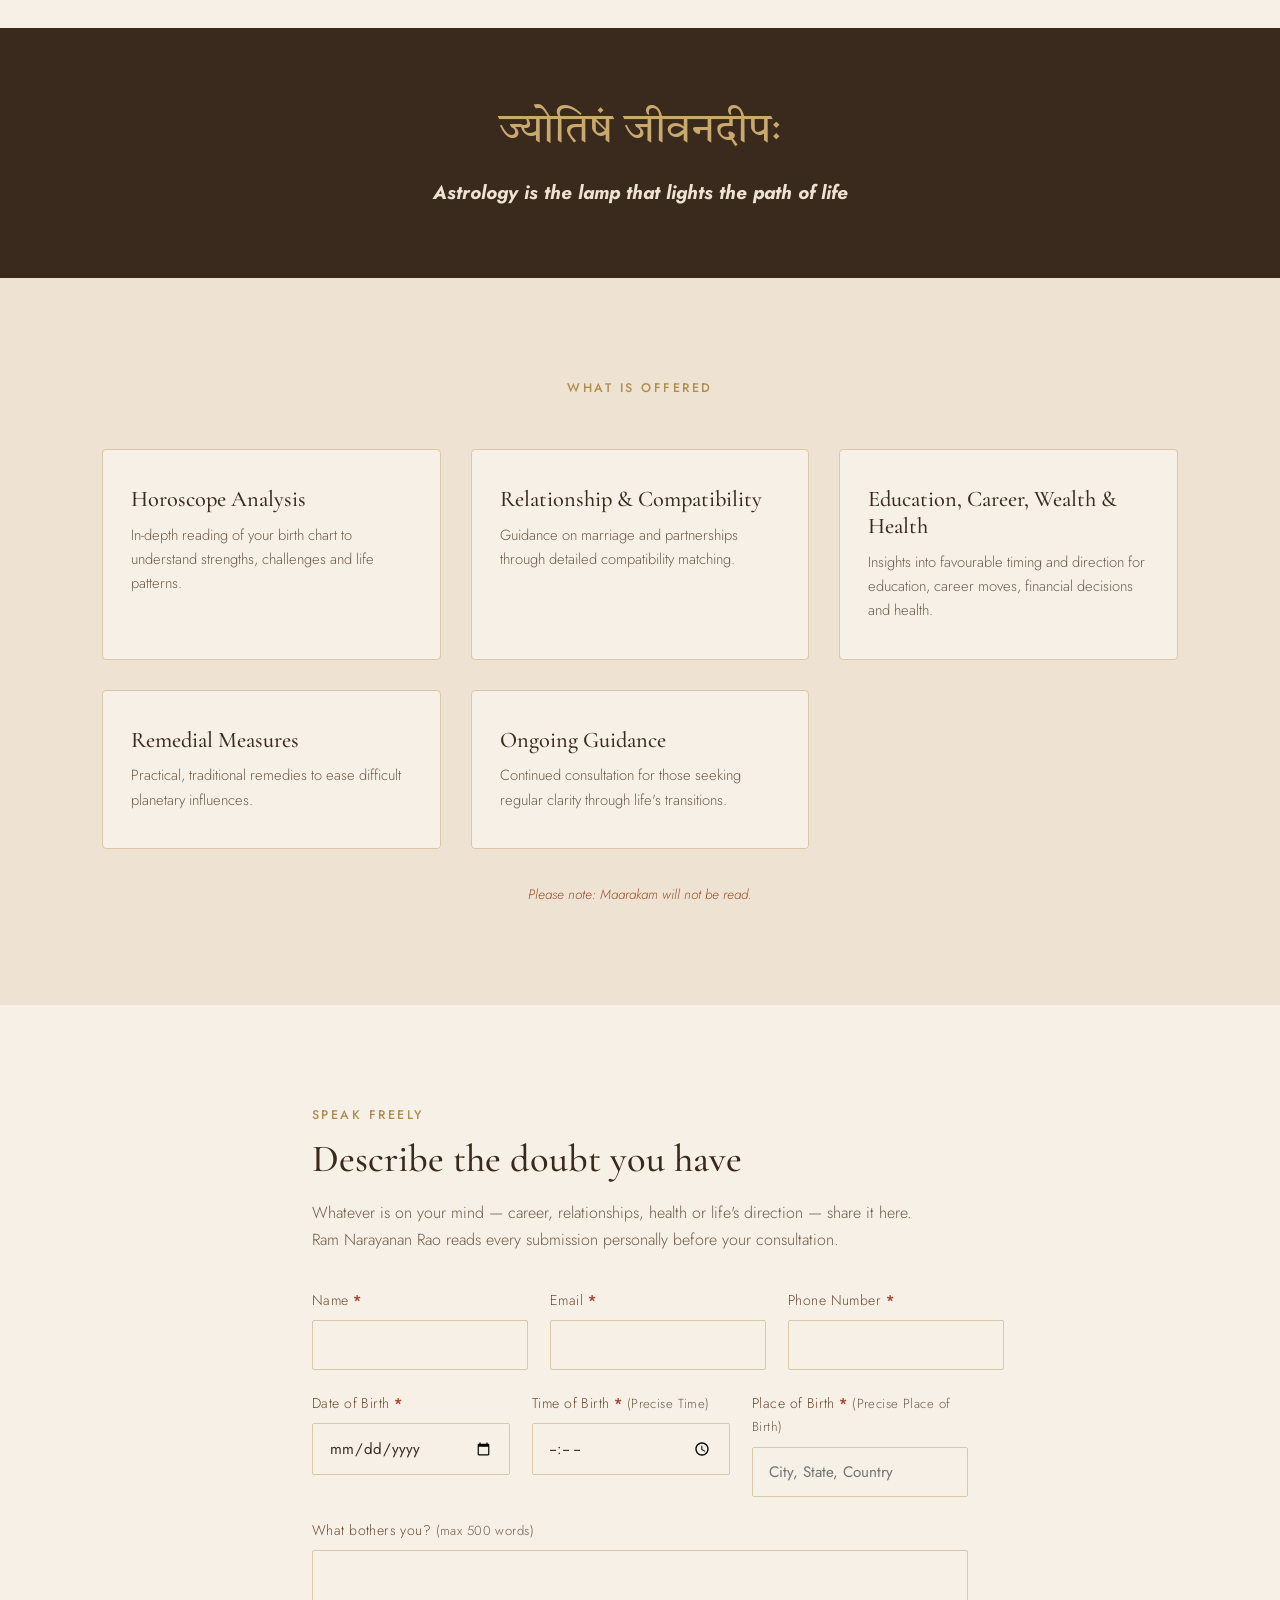
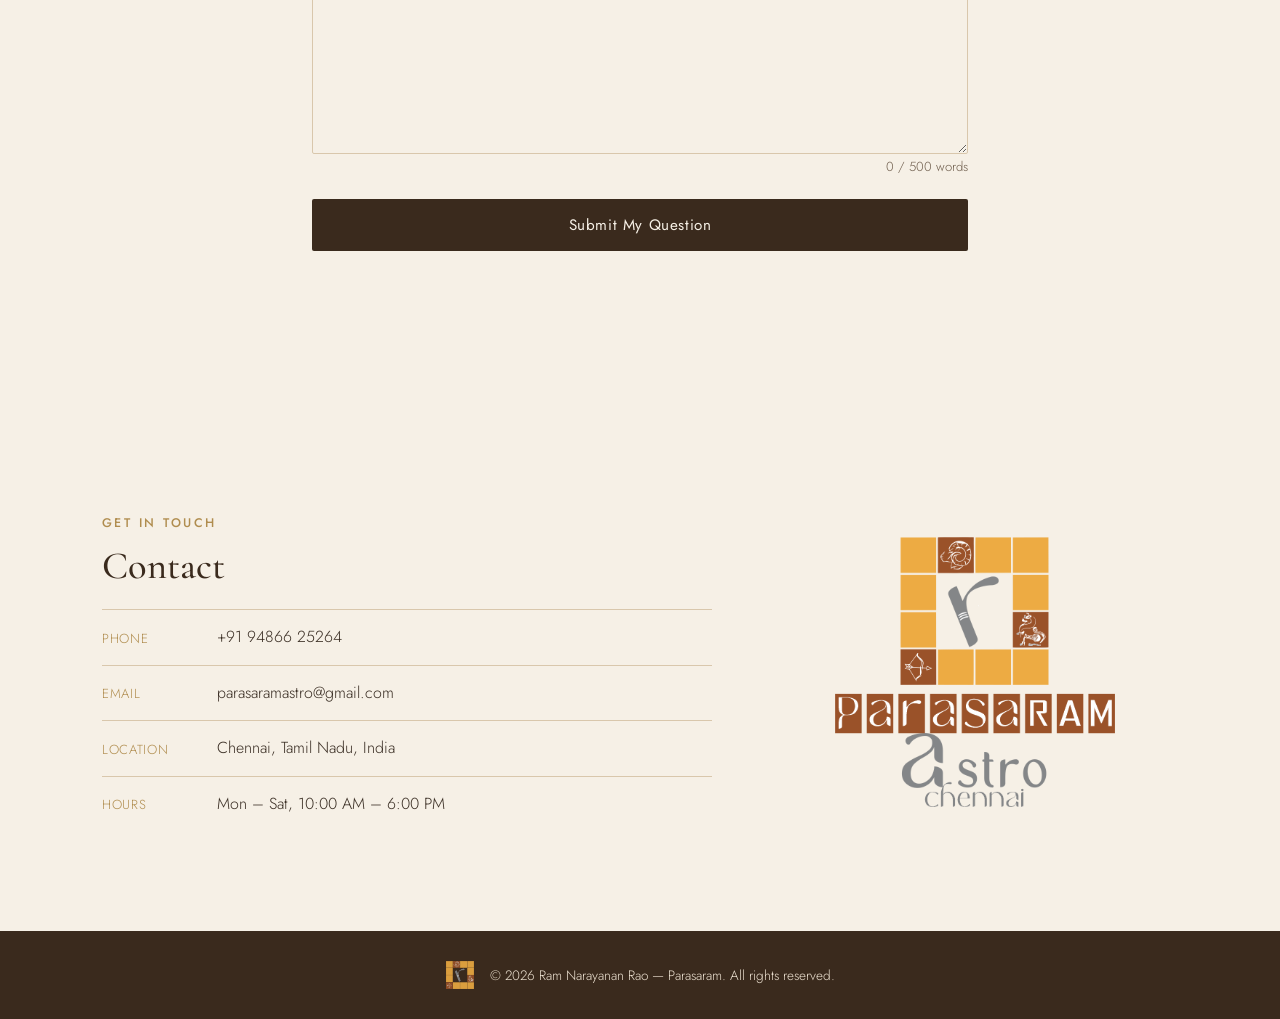
==== commit 18f7667c: "Use custom lettering image for the "Astrology Consultation" tagline Replace the text tagline with th" ====
--- a/index.html
+++ b/index.html
@@ -8,7 +8,7 @@
 <link rel="preconnect" href="https://fonts.googleapis.com">
 <link rel="preconnect" href="https://fonts.gstatic.com" crossorigin>
 <link href="https://fonts.googleapis.com/css2?family=Cormorant+Garamond:ital,wght@0,400;0,500;0,600;1,400&family=Jost:wght@300;400;500;600&family=Tiro+Devanagari+Sanskrit&display=swap" rel="stylesheet">
-<link rel="stylesheet" href="styles.css?v=20261016e">
+<link rel="stylesheet" href="styles.css?v=20261016f">
 </head>
 <body>
 
@@ -42,7 +42,7 @@
           <div class="hero-intro-mark" id="heroIntroMark">
             <img src="assets/parasaram-header.png" alt="" class="hero-intro-logo">
           </div>
-          <p class="hero-tagline">Astrology Consultation</p>
+          <p class="hero-tagline"><img src="assets/astrology-consultation.png" alt="Astrology Consultation" width="678" height="89"></p>
           <p class="verse">ऋषिदृष्टिः, दिव्यदिशा</p>
           <p class="verse-translation">The vision of sages, a divinely guided path</p>
           <h1>Clarity for life's questions,<br>rooted in Vedic wisdom</h1>
--- a/styles.css
+++ b/styles.css
@@ -176,19 +176,19 @@
   justify-content: center;
 }
 
-/* "Astrology Consultation" — sits under the logo, framed by short gold rules */
+/* "Astrology Consultation" lettering image — sits under the logo, framed by
+   short gold rules */
 .hero-tagline {
   display: flex;
   align-items: center;
   justify-content: center;
   gap: 14px;
-  font-family: var(--font-body);
-  font-size: 1.15rem;
-  font-weight: 600;
-  letter-spacing: 0.22em;
-  text-transform: uppercase;
-  color: var(--brown-logo);
   margin-bottom: 22px;
+}
+.hero-tagline img {
+  height: 34px;
+  width: auto;
+  min-width: 0;
 }
 .hero-tagline::before,
 .hero-tagline::after {
@@ -572,12 +572,9 @@
     animation: intro-pop 0.9s cubic-bezier(0.2, 0.9, 0.3, 1.2) both;
   }
 
-  .hero-tagline {
-    font-size: clamp(0.85rem, 4.1vw, 1rem);
-    letter-spacing: 0.14em;
-    gap: 10px;
-    white-space: nowrap;
-  }
+  .hero-tagline { gap: 10px; }
+  /* Scales with the screen so it always fits on one line beside the rules */
+  .hero-tagline img { height: auto; width: min(68vw, 260px); }
   .hero-tagline::before,
   .hero-tagline::after { flex-basis: 18px; }
 
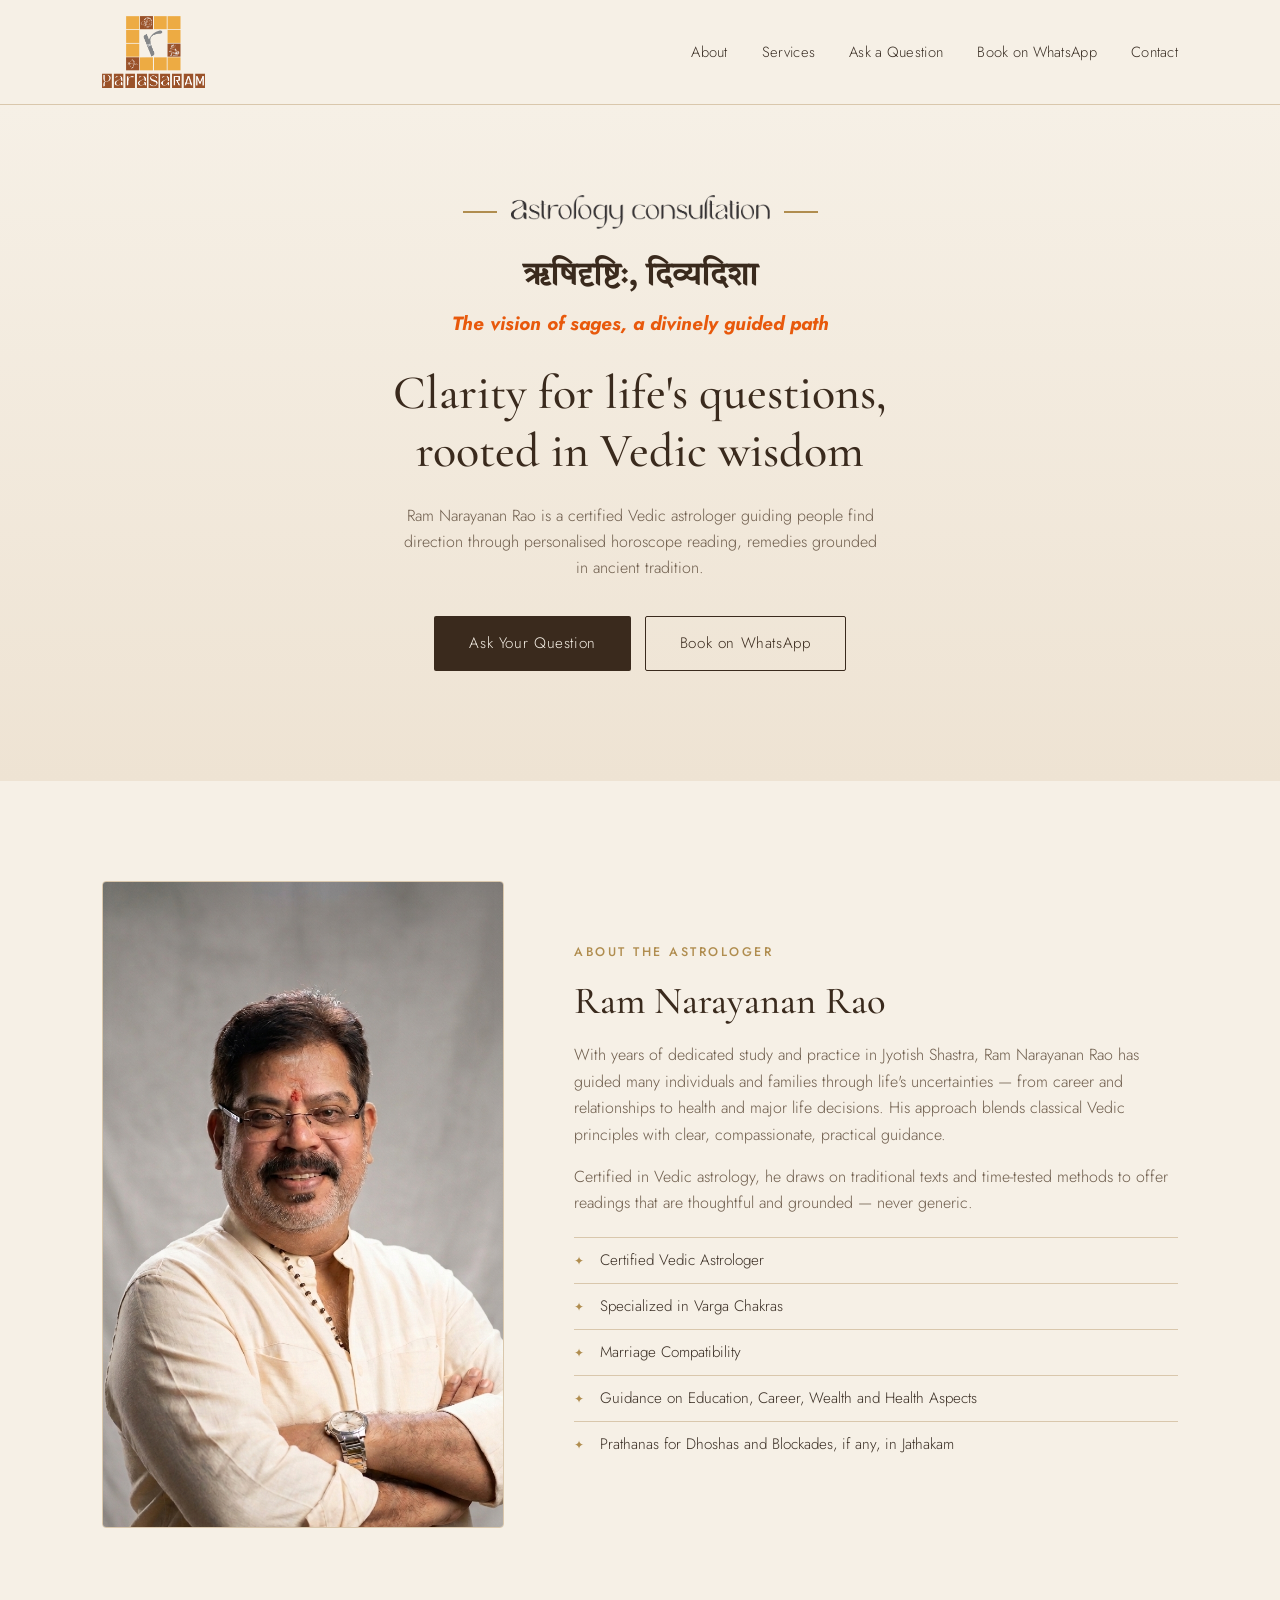
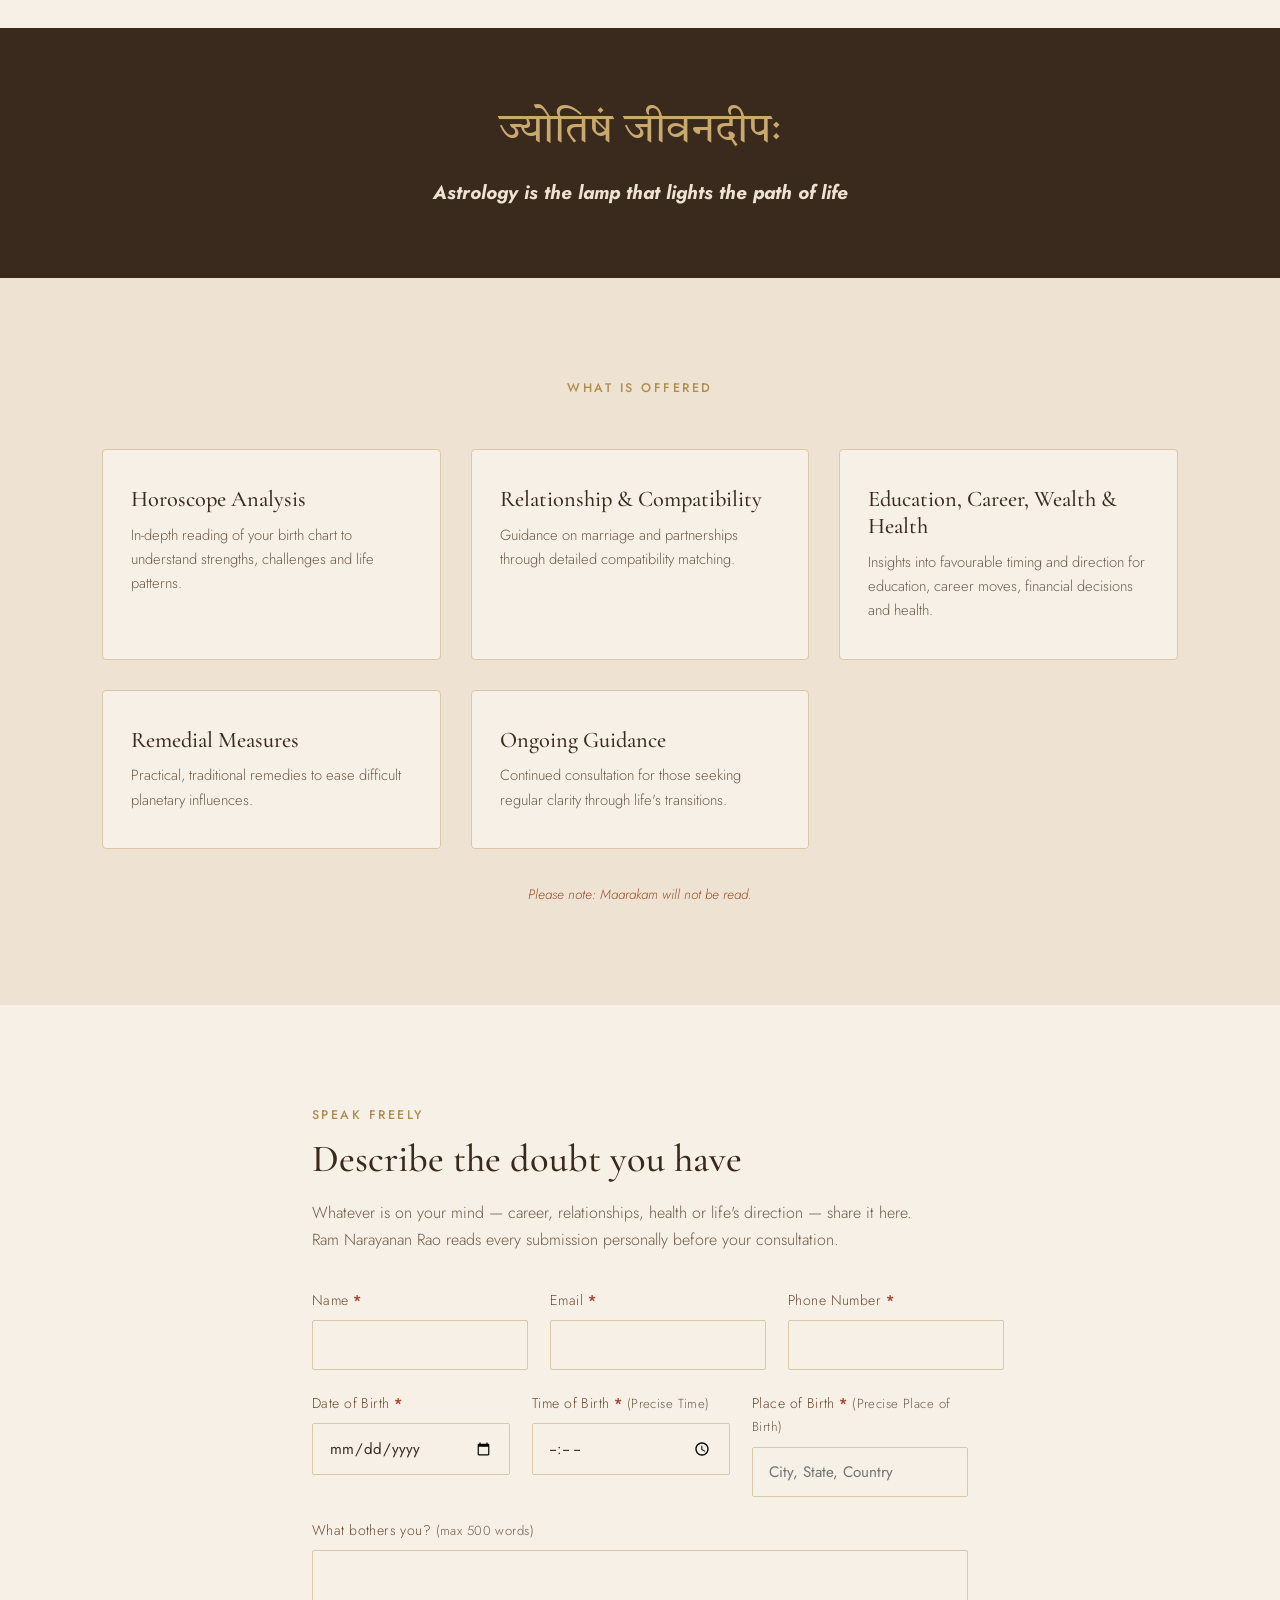
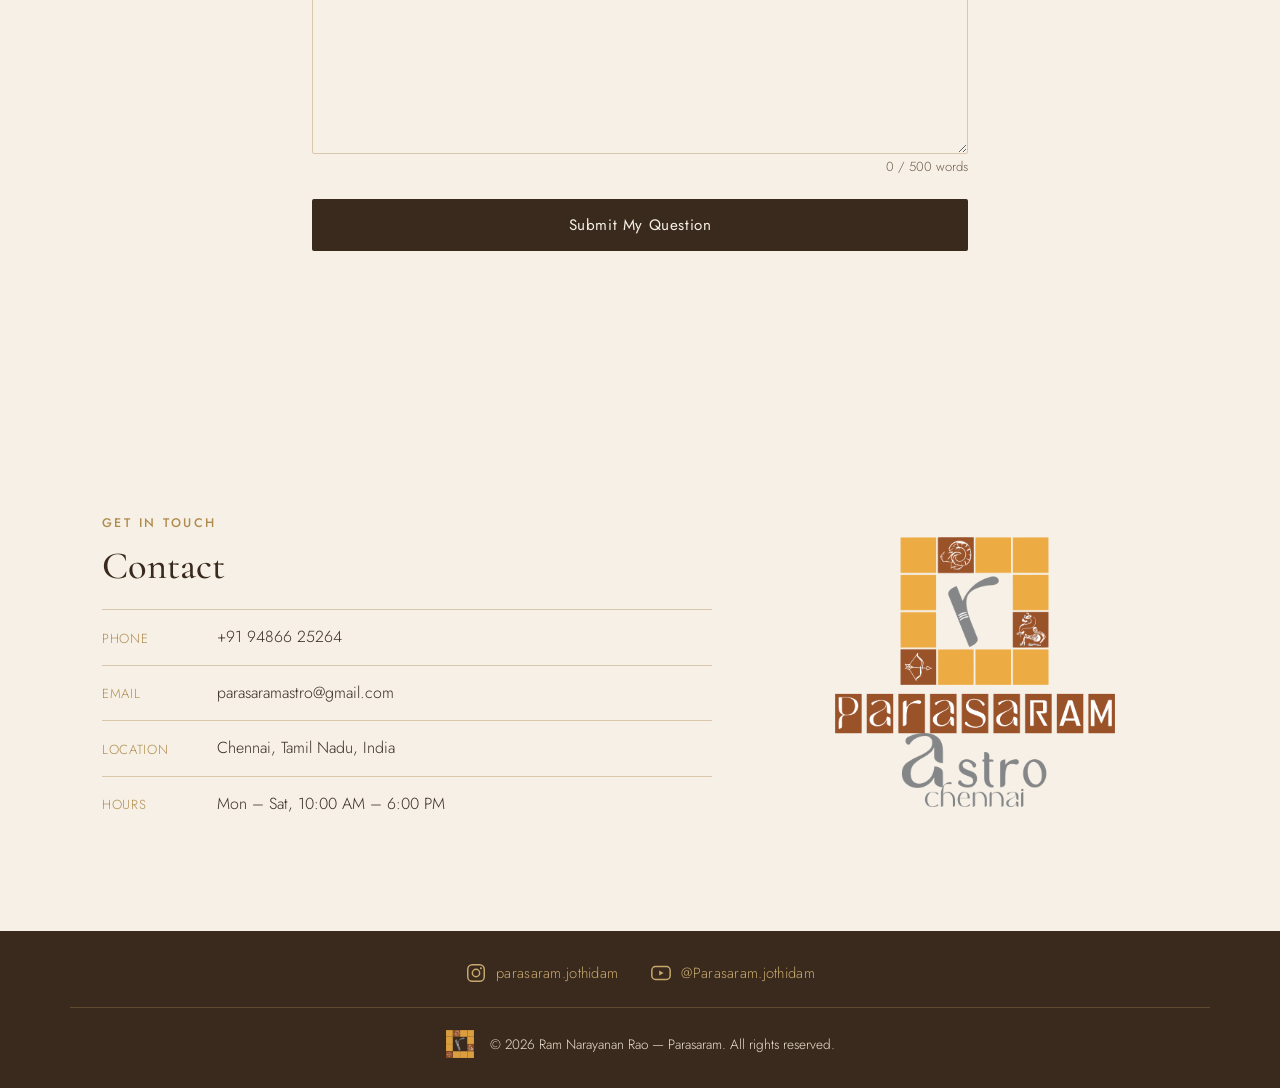
==== commit 411646cb: "Add Instagram and YouTube links to the footer Gold icon + handle links (inline SVG, open in a new ta" ====
--- a/index.html
+++ b/index.html
@@ -8,7 +8,7 @@
 <link rel="preconnect" href="https://fonts.googleapis.com">
 <link rel="preconnect" href="https://fonts.gstatic.com" crossorigin>
 <link href="https://fonts.googleapis.com/css2?family=Cormorant+Garamond:ital,wght@0,400;0,500;0,600;1,400&family=Jost:wght@300;400;500;600&family=Tiro+Devanagari+Sanskrit&display=swap" rel="stylesheet">
-<link rel="stylesheet" href="styles.css?v=20261016f">
+<link rel="stylesheet" href="styles.css?v=20261016g">
 </head>
 <body>
 
@@ -187,6 +187,16 @@
 </main>
 
 <footer class="site-footer">
+  <div class="container footer-social">
+    <a href="https://www.instagram.com/parasaram.jothidam/" target="_blank" rel="noopener" aria-label="Instagram: parasaram.jothidam">
+      <svg viewBox="0 0 24 24" aria-hidden="true"><rect x="3" y="3" width="18" height="18" rx="5"/><circle cx="12" cy="12" r="4"/><circle cx="17.3" cy="6.7" r="1.1" class="icon-fill"/></svg>
+      <span>parasaram.jothidam</span>
+    </a>
+    <a href="https://www.youtube.com/@Parasaram.jothidam" target="_blank" rel="noopener" aria-label="YouTube: @Parasaram.jothidam">
+      <svg viewBox="0 0 24 24" aria-hidden="true"><rect x="2" y="5" width="20" height="14" rx="4"/><path d="M10 9.2v5.6l4.8-2.8z" class="icon-fill"/></svg>
+      <span>@Parasaram.jothidam</span>
+    </a>
+  </div>
   <div class="container footer-inner">
     <img src="assets/parasaram-icon.png" alt="Parasaram icon" class="footer-icon">
     <p>&copy; <span id="year"></span> Ram Narayanan Rao &mdash; Parasaram. All rights reserved.</p>
--- a/styles.css
+++ b/styles.css
@@ -492,6 +492,36 @@
   gap: 16px;
 }
 
+.footer-social {
+  display: flex;
+  flex-wrap: wrap;
+  justify-content: center;
+  gap: 14px 32px;
+  margin-bottom: 22px;
+  padding-bottom: 22px;
+  border-bottom: 1px solid rgba(201, 169, 110, 0.25);
+}
+
+.footer-social a {
+  display: inline-flex;
+  align-items: center;
+  gap: 9px;
+  color: var(--gold-soft);
+  font-size: 0.92rem;
+  letter-spacing: 0.02em;
+  transition: color 0.2s ease;
+}
+.footer-social a:hover { color: var(--bg); }
+
+.footer-social svg {
+  width: 22px;
+  height: 22px;
+  fill: none;
+  stroke: currentColor;
+  stroke-width: 1.6;
+}
+.footer-social svg .icon-fill { fill: currentColor; stroke: none; }
+
 .footer-icon { height: 28px; width: auto; opacity: 0.9; }
 
 .footer-inner p {
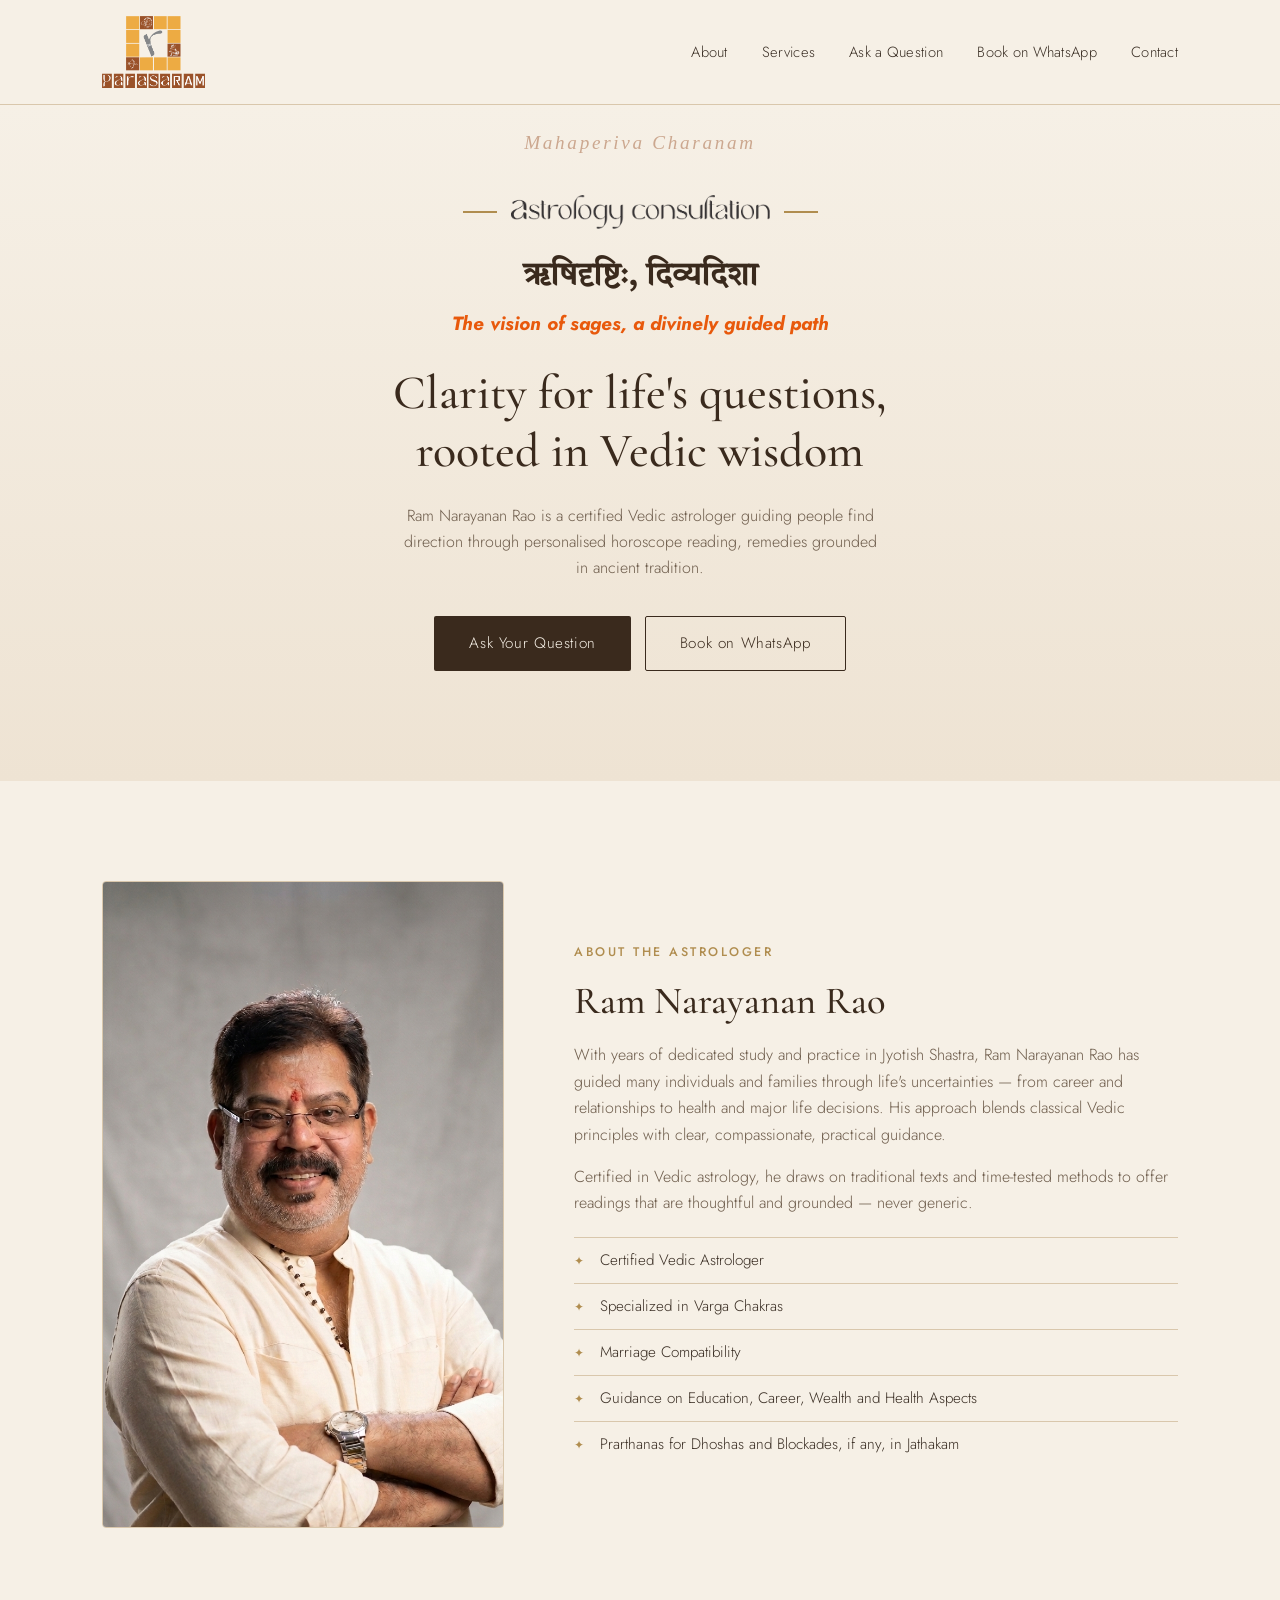
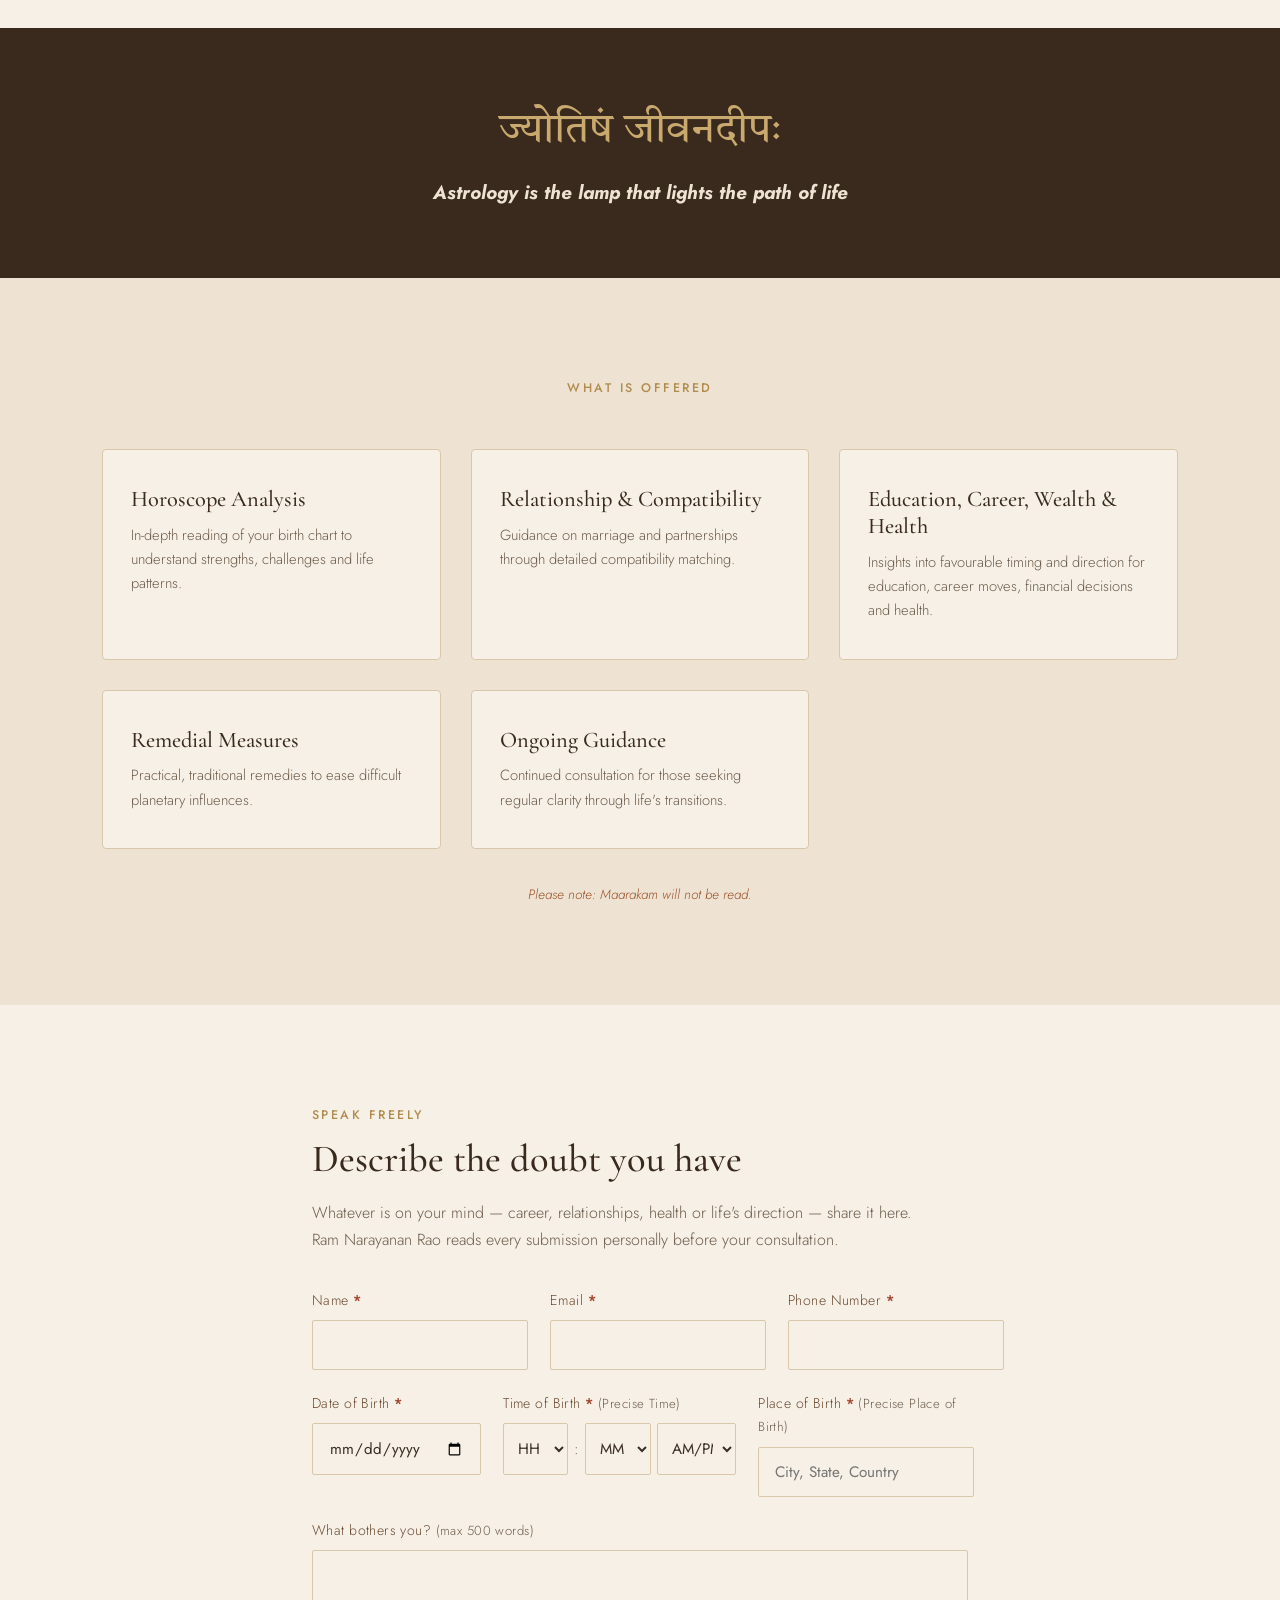
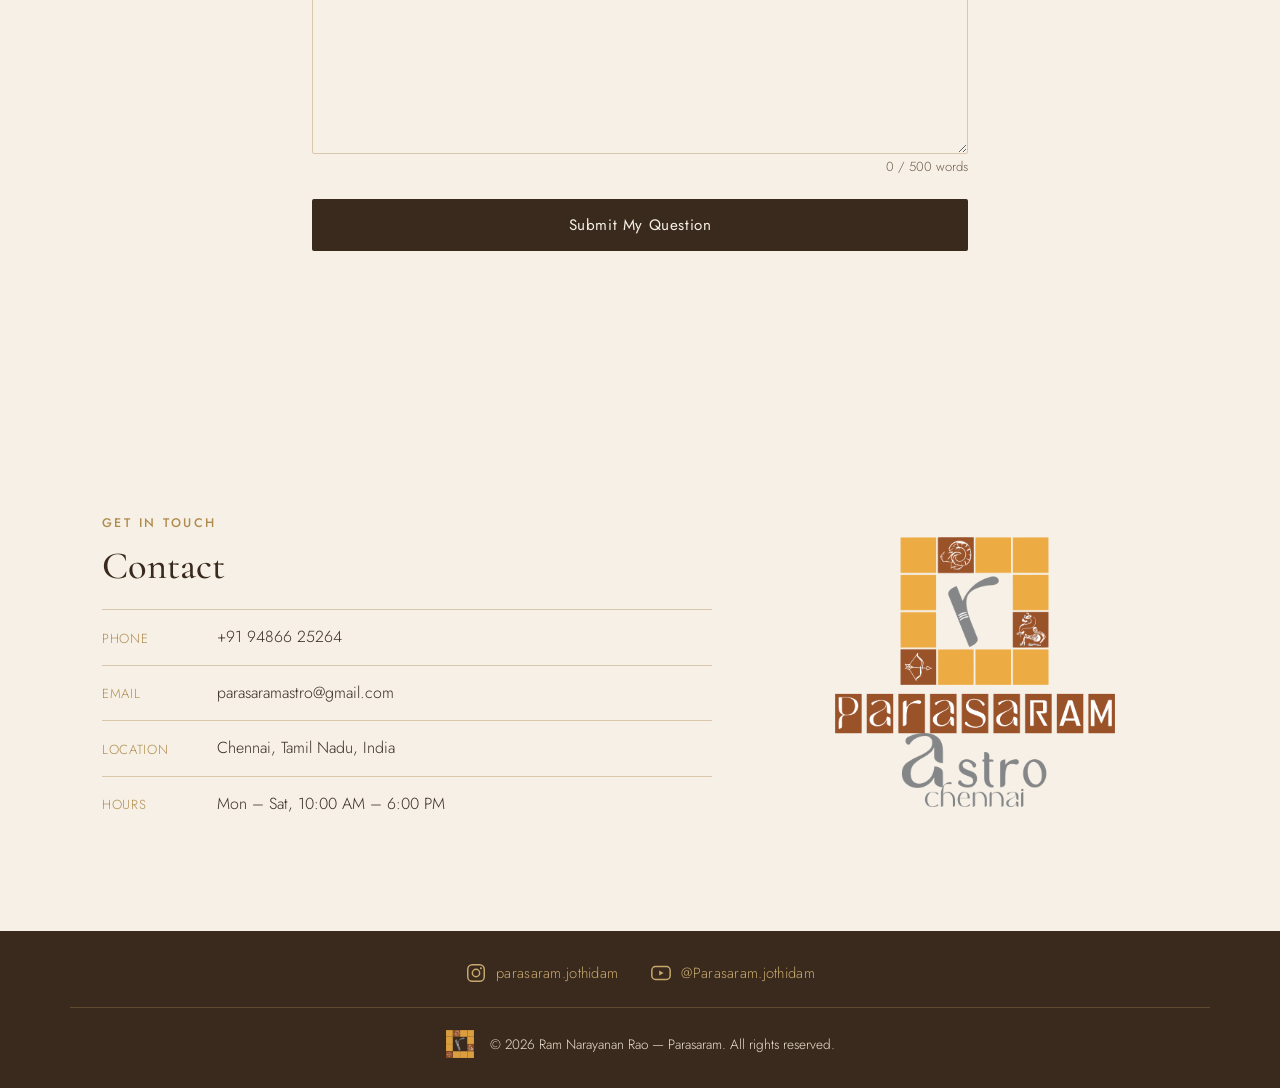
==== commit ae07f67c: "Add Mahaperiva Charanam watermark, 12-hour birth time picker - Faint "Mahaperiva Charanam" invocatio" ====
--- a/index.html
+++ b/index.html
@@ -8,7 +8,7 @@
 <link rel="preconnect" href="https://fonts.googleapis.com">
 <link rel="preconnect" href="https://fonts.gstatic.com" crossorigin>
 <link href="https://fonts.googleapis.com/css2?family=Cormorant+Garamond:ital,wght@0,400;0,500;0,600;1,400&family=Jost:wght@300;400;500;600&family=Tiro+Devanagari+Sanskrit&display=swap" rel="stylesheet">
-<link rel="stylesheet" href="styles.css?v=20261016g">
+<link rel="stylesheet" href="styles.css?v=20261016h">
 </head>
 <body>
 
@@ -34,6 +34,7 @@
 
   <!-- HERO -->
   <section class="hero hero-with-intro">
+    <p class="hero-watermark">Mahaperiva Charanam</p>
     <div class="container hero-inner">
       <div class="hero-text">
         <!-- On phones this block fills the first screen with a large logo,
@@ -73,7 +74,7 @@
           <li>Specialized in Varga Chakras</li>
           <li>Marriage Compatibility</li>
           <li>Guidance on Education, Career, Wealth and Health Aspects</li>
-          <li>Prathanas for Dhoshas and Blockades, if any, in Jathakam</li>
+          <li>Prarthanas for Dhoshas and Blockades, if any, in Jathakam</li>
         </ul>
       </div>
     </div>
@@ -145,8 +146,22 @@
             <input type="date" id="doubtDob" name="dateOfBirth" required>
           </div>
           <div class="form-field">
-            <label for="doubtTob">Time of Birth <span class="required-mark">*</span> <span class="hint">(Precise Time)</span></label>
-            <input type="time" id="doubtTob" name="timeOfBirth" required>
+            <label for="doubtTobHour">Time of Birth <span class="required-mark">*</span> <span class="hint">(Precise Time)</span></label>
+            <!-- 12-hour picker; the hour/minute options are filled in by script.js -->
+            <div class="time-picker" role="group" aria-label="Time of birth">
+              <select id="doubtTobHour" name="tobHour" aria-label="Hour" required>
+                <option value="">HH</option>
+              </select>
+              <span class="time-sep" aria-hidden="true">:</span>
+              <select id="doubtTobMinute" name="tobMinute" aria-label="Minute" required>
+                <option value="">MM</option>
+              </select>
+              <select id="doubtTobPeriod" name="tobPeriod" aria-label="AM or PM" required>
+                <option value="">AM/PM</option>
+                <option value="AM">AM</option>
+                <option value="PM">PM</option>
+              </select>
+            </div>
           </div>
           <div class="form-field">
             <label for="doubtPob">Place of Birth <span class="required-mark">*</span> <span class="hint">(Precise Place of Birth)</span></label>
@@ -161,6 +176,11 @@
         <button type="submit" class="btn btn-primary">Submit My Question</button>
         <p class="form-note" id="doubtFormNote"></p>
         <div class="form-note-actions" id="doubtFormActions"></div>
+        <!-- spam trap: hidden from people, bots fill it in -->
+        <div class="hp-field" aria-hidden="true">
+          <label for="doubtWebsite">Website</label>
+          <input type="text" id="doubtWebsite" name="website" tabindex="-1" autocomplete="off">
+        </div>
       </form>
     </div>
   </section>
@@ -203,6 +223,6 @@
   </div>
 </footer>
 
-<script src="script.js?v=20261016b"></script>
+<script src="script.js?v=20261016h"></script>
 </body>
 </html>
--- a/styles.css
+++ b/styles.css
@@ -161,8 +161,26 @@
 
 /* ===== Hero ===== */
 .hero {
+  position: relative;
   padding: 90px 0 110px;
   background: linear-gradient(180deg, var(--bg) 0%, var(--bg-alt) 100%);
+}
+
+/* Faint invocation across the top of the first screen */
+.hero-watermark {
+  position: absolute;
+  top: 22px;
+  left: 0;
+  right: 0;
+  text-align: center;
+  font-family: var(--font-display);
+  font-style: italic;
+  font-size: 1.2rem;
+  letter-spacing: 0.14em;
+  color: var(--brown-logo);
+  opacity: 0.45;
+  pointer-events: none;
+  user-select: none;
 }
 
 .hero-inner {
@@ -393,6 +411,22 @@
   outline: none;
   border-color: var(--gold);
 }
+
+/* 12-hour time picker: hour : minute  AM/PM */
+.time-picker {
+  display: flex;
+  align-items: center;
+  gap: 6px;
+}
+.time-picker select {
+  flex: 1 1 0;
+  min-width: 0;
+  padding-left: 10px;
+  padding-right: 6px;
+  cursor: pointer;
+}
+.time-picker select:last-child { flex-grow: 1.3; }
+.time-sep { color: var(--text-soft); }
 
 .word-counter {
   text-align: right;
@@ -584,9 +618,10 @@
     flex-direction: column;
     align-items: center;
     justify-content: center;
-    padding: 10px 0 70px;
+    padding: 54px 0 70px; /* top room for the watermark */
     margin-bottom: 30px;
   }
+  .hero-watermark { top: 14px; font-size: 1.05rem; }
 
   .hero-intro-mark {
     display: block;
@@ -660,3 +695,12 @@
   .hero-intro h1,
   .scroll-cue { animation: none; }
 }
+
+/* Spam-trap field on the question form: off-screen, never seen by visitors */
+.hp-field {
+  position: absolute;
+  left: -10000px;
+  width: 1px;
+  height: 1px;
+  overflow: hidden;
+}
